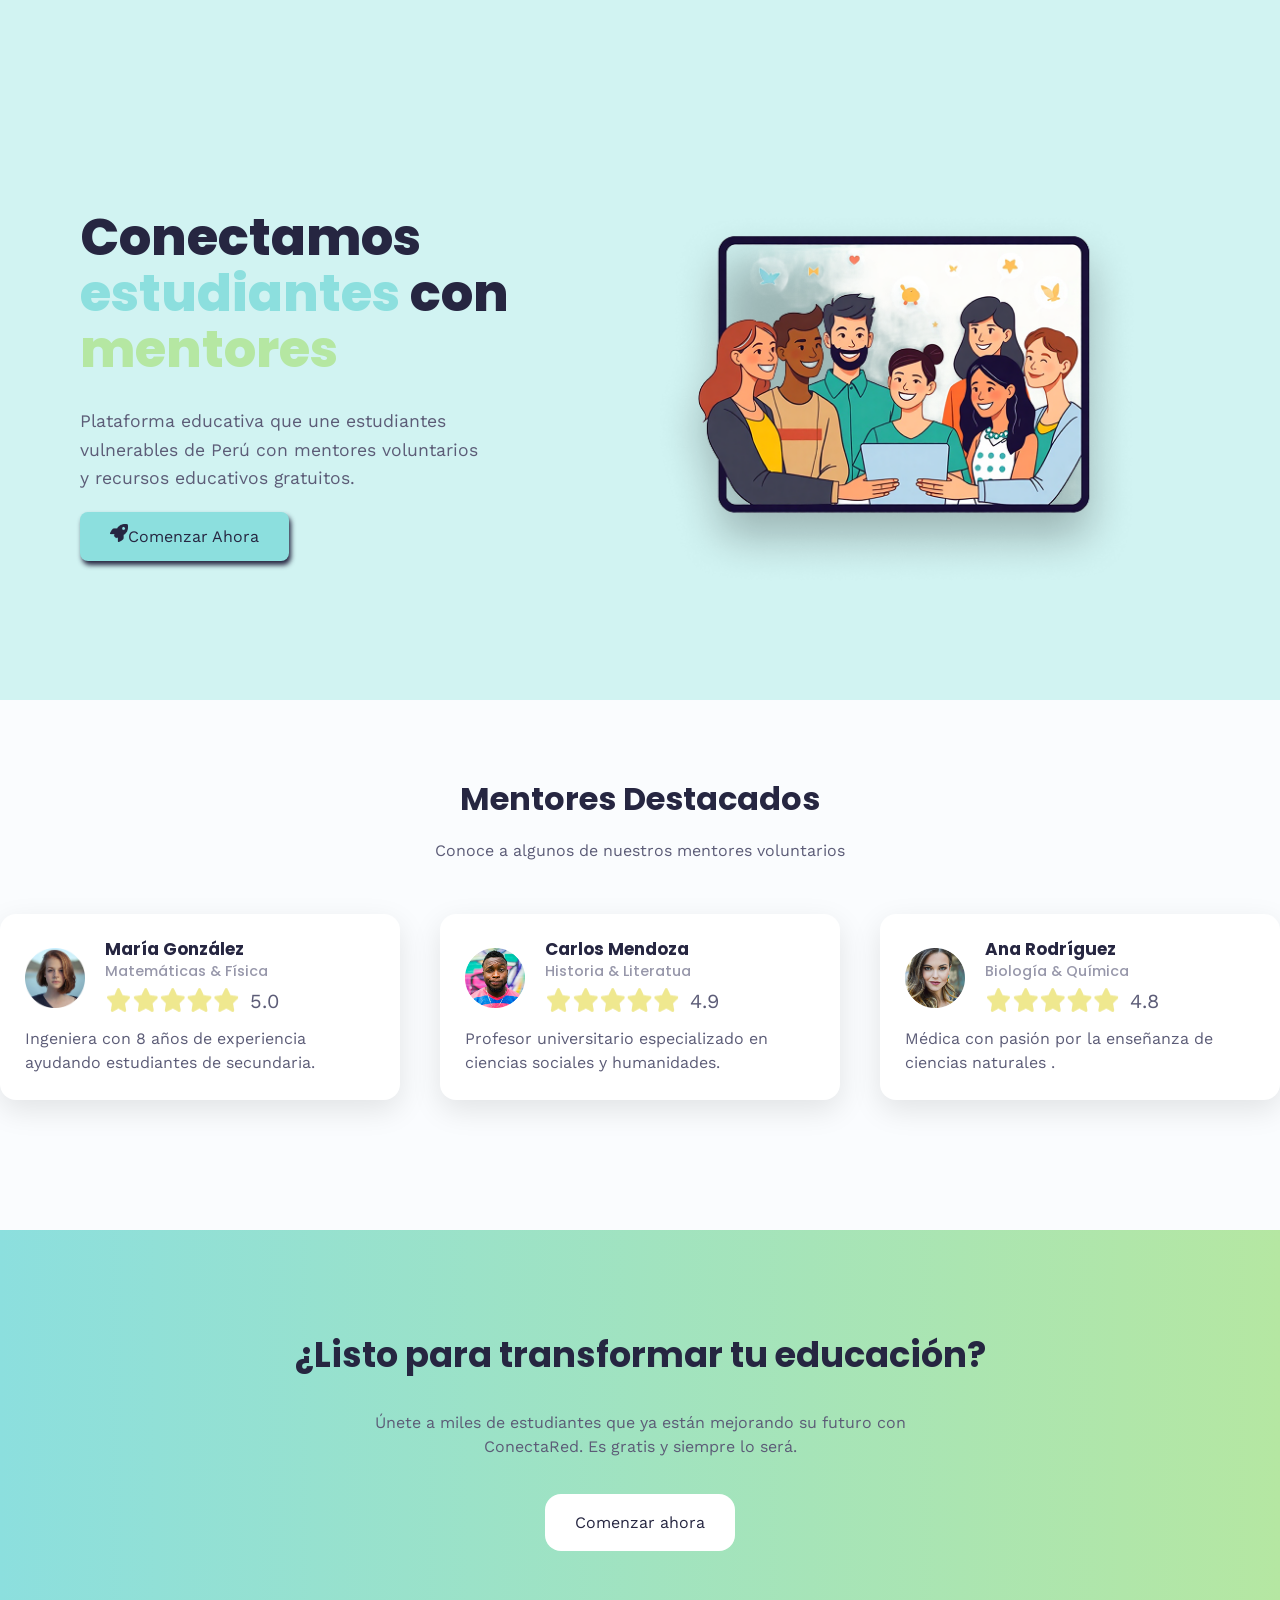
==== index.html @ 9d08c085 "Merge pull request #4 from JersonGerman/feature/landing-page Feature/landing page" ====
<!doctype html>
<html lang="es">
    <head>
        <meta charset="UTF-8" />
        <meta name="viewport" content="width=device-width, initial-scale=1.0" />
        <title>ConectaRed - Conectamos estudiantes con mentores</title>
        <link rel="stylesheet" href="css/style.css" />
    </head>
    <body>
        <header>
            <div id="header-landing-container"></div>
        </header>
        <main>
            <!-- Hero -->
            <section class="hero-section" id="seccion-hero">
                <div class="hero">
                    <div class="hero-content">
                        <h1 class="hero-title">
                            Conectamos <span class="txt-primary">estudiantes</span> con <span class="txt-secondary">mentores</span></h1>
                        <p class="hero-description">Plataforma educativa que une estudiantes
                        vulnerables de Perú con mentores voluntarios y recursos educativos gratuitos.
                        </p>
                        <button class="comenzar-btn">
                            <img src="images/cohete.png" alt="icono cohete" class="btn-icon">
                            Comenzar Ahora
                        </button>
                    </div>
                    
                    <img src="images/img-hero.png" class="hero-img"> 
                </div>
            </section>

            <!-- Mentores Destacados -->
            <section class="mentores-section">
                <div class="mentores" id="seccion-mentores">
                    <h1 class="mentores-title">Mentores Destacados</h1>
                    <p class="mentores-description">Conoce a algunos de nuestros mentores voluntarios</p>
                </div>
                <div class="perfiles-content">
                    <div class="perfil">
                        <div class="perfil-header">
                            <img src="images/perfil1.png" class="perfil-icon">
                            <div class="perfil-info">
                                <h3 class="perfil-title">María González</h3>
                                <h4 class="perfil-subtitle">Matemáticas & Física</h4>
                                <div class="rating-content">
                                    <img src="images/estrellas.png" alt="icono puntaje" class="rating-icon">
                                    <span class="txt-rating">5.0</span>
                                </div>
                            </div>
                        </div>
                        <p class="perfil-description">Ingeniera con 8 años de experiencia ayudando estudiantes de secundaria.</p>
                    </div>

                    <div class="perfil">
                        <div class="perfil-header">
                            <img src="images/perfil2.png" class="perfil-icon">
                            <div class="perfil-info">
                                <h3 class="perfil-title">Carlos Mendoza</h3>
                                <h4 class="perfil-subtitle">Historia & Literatua</h4>
                                <div class="rating-content">
                                    <img src="images/estrellas.png" alt="icono puntaje" class="rating-icon">
                                    <span class="txt-rating">4.9</span>
                                </div>
                            </div>
                        </div>
                        <p class="perfil-description">Profesor universitario especializado en ciencias sociales y humanidades.</p>
                    </div>

                    <div class="perfil">
                        <div class="perfil-header">
                            <img src="images/perfil3.png" class="perfil-icon">
                            <div class="perfil-info">
                                <h3 class="perfil-title">Ana Rodríguez</h3>
                                <h4 class="perfil-subtitle">Biología & Química</h4>
                                <div class="rating-content">
                                    <img src="images/estrellas.png" alt="icono puntaje" class="rating-icon">
                                    <span class="txt-rating">4.8</span>
                                </div>
                            </div>
                        </div>
                        <p class="perfil-description">Médica con pasión por la enseñanza de ciencias naturales  .</p>
                    </div>
                </div>
            </section>

            <!-- Recursos Educativos -->
            <section class="recursos-educativos-section" id="seccion-recursos-educativos">

            </section>

            <!-- Llamada Accion -->
            <section class="llamada-accion-section" id="seccion-llamada-accion">
                <div class="llamada-accion">
                    <h1 class="llamada-accion-title">¿Listo 
                    para transformar tu educación?</h1>
                    <p class="llamada-accion-description">Únete a miles de estudiantes que ya están mejorando
                    su futuro con ConectaRed. Es gratis y siempre lo será.
                    </p>
                    <button class="comenzar-mentores-btn">Comenzar ahora</button>
                </div>
            </section>
        </main>
        <footer>
            <div id="footer-container"></div>
        </footer>
    <script src="js/main.js"></script>
    </body>
</html>
---- css/style.css ----
@import "base.css";

html {
    scroll-behavior: smooth;
}
/* ==========================================================================
   Componente: Header Landing
   ========================================================================== */
.landing-header{
    display: flex;
    justify-content: space-between; 
    align-items: center;
    background-color: #ffffff; 
    padding-inline: var(
        --space-md
    ); 
    height: 70px; 
    box-shadow: var(--sombra);  
    border-bottom: 1px solid var(--color-accent); 

    /*para scroll menu*/
    position: fixed;
    top: 0;
    left: 0;
    width: 100%;
    z-index: 1000;
    transition: transform 0.3 ease;
}

.landing-header.scroll-down {
    transform: translateY(-100%);
}

.landing-header.scroll-up {
    transform: translateY(0);
}

.header-nav .nav-link.unete-btn {
    background-color: #8cdfde;
    display: flex;
    color: #262641;
    padding: 10px 30px;
    border-radius: 8px; 

}
.header-nav .nav-link.unete-btn:hover{
    background-color: #7ABFC0;
    color:#262641;
}

.header-brand {
    display: flex;
    align-items: center;
    gap: 10px;
    margin-left: 165px;
}

.header-brand .logo {
    height: 45px;
    width: auto;
    object-fit: contain;
}

/* ==========================================================================
   Componente: Header Principal
   ========================================================================== */

.main-header {
    display: flex;
    justify-content: space-between; /* Empuja la navegación a la izquierda y el usuario a la derecha */
    align-items: center; /* Centra los elementos verticalmente */
    background-color: #ffffff; /* Fondo blanco puro según el diseño */
    padding-inline: var(
        --space-md
    ); /* Espaciado interno izquierdo y derecho (2rem) */
    height: 70px; /* Altura fija estándar para barras de navegación */
    box-shadow: var(--sombra); /* Aplica la sombra suave de tu base.css */
    border-bottom: 1px solid var(--color-accent); /* Línea sutil de separación inferior */
}

/* Contenedor de los enlaces */
.header-nav {
    display: flex;
    align-items: center;
    gap: var(--space-md);

    margin-left: auto;
    margin-right: var(
        --space-xl
    ); /* Genera una separación amplia y fija antes de llegar al avatar */
}

.header-nav .logo {
    height: 45px; /* Define una altura fija adecuada para el header */
    width: auto; /* Mantiene la proporción de la imagen */
    object-fit: contain;
}

/* Enlaces individuales */
.nav-link {
    font-family: var(
        --font-family-heading
    ); /* Poppins para elementos de interfaz */
    font-size: 0.95rem;
    font-weight: 500;
    color: var(--color-text);
    padding-block: var(--space-1); /* Zona interactiva vertical */
}

/* Estado Hover (Pasar el mouse) */
.nav-link:hover {
    color: var(--rojo-oscuro); /* Cambio de color usando tus variables */
}

/* Estado Activo (Página actual) */
.nav-link.active {
    color: var(--rojo-oscuro);
    font-weight: 600;
}

/* Contenedor e Imagen del Avatar */
.header-user {
    display: flex;
    align-items: center;
}

.user-avatar {
    width: 40px;
    height: 40px;
    border-radius: 50%; /* Hace la imagen completamente circular */
    object-fit: cover; /* Evita que la foto se deforme si no es cuadrada */
    border: 2px solid var(--color-accent);
    cursor: pointer;
}

/* ==========================================================================
   Componente: Footer Principal
   ========================================================================== */

.main-footer {
    background-color: var(
        --color-dark
    ); /* El color oscuro #262641 de tu base.css */
    color: #ffffff; /* Texto blanco para contraste */
    padding-block: var(--space-6); /* Espaciado interno arriba y abajo (3rem) */
    padding-inline: var(--space-md); /* Espaciado interno a los lados (2rem) */
}

/* Contenedor que distribuye las 4 columnas */
.footer-container {
    display: flex;
    flex-wrap: wrap; /* Permite que baje de línea en pantallas chicas */
    justify-content: space-between; /* Separa las columnas equitativamente */
    gap: var(--space-md); /* Espacio mínimo de separación entre bloques */
    max-width: 1200px; /* Ancho máximo contenedor para pantallas grandes */
    margin: 0 auto; /* Centra todo el bloque en la pantalla */
}

/* Columna de la marca (ocupa un poco más de espacio) */
.footer-brand {
    flex: 1 1 300px; /* Crece, se achica y base de 300px */
}

.footer-logo {
    display: flex;
    align-items: center;
    gap: var(--space-1);
    margin-bottom: var(--space-2);
}

.footer-logo img {
    height: 32px; /* Ajuste del tamaño del logo */
}

.logo-text {
    font-family: var(--font-family-heading);
    font-weight: 700;
    font-size: 1.25rem;
}

.logo-highlight {
    color: var(--color-secondary); /* El verde claro de tu paleta */
}

.footer-description {
    color: var(
        --color-text-subtle
    ); /* Color grisáceo para textos secundarios */
    font-size: 0.9rem;
    max-width: 260px;
}

/* Columnas de listas de enlaces y redes */
.footer-links-group,
.footer-socials {
    flex: 1 1 160px; /* Base de 160px para alineación consistente */
}

.footer-title {
    color: #ffffff; /* Forzar títulos en blanco */
    font-size: 1rem;
    font-weight: 600;
    margin-bottom: var(--space-3); /* Separación con la lista */
}

.footer-list {
    list-style: none; /* Quita los puntitos negros de la lista */
}

.footer-list li {
    margin-bottom: var(--space-1); /* Separación vertical entre enlaces */
}

.footer-list a {
    color: var(--color-text-subtle);
    font-size: 0.9rem;
}

.footer-list a:hover {
    color: var(--color-primary); /* Iluminación celeste al pasar el mouse */
}

/* Contenedor de iconos de redes */
.social-icons {
    display: flex;
    gap: var(--space-2);
}

.social-icon {
    display: flex;
    align-items: center;
    justify-content: center;
    width: 36px;
    height: 36px;
    background-color: rgba(
        255,
        255,
        255,
        0.1
    ); /* Fondo blanco sutil transparente */
    border-radius: 50%;
    font-size: 0.8rem;
    font-weight: 600;
    color: #ffffff;
}

.social-icon:hover {
    background-color: var(--color-primary);
    color: var(--color-dark);
}


/* ==========================================================================
   Hero Landing
   ========================================================================== */
.hero-section {
    width: 100%;
    min-height: 550px;
    height: 700px;
    background-color: #d1f3f2;
    display: flex;
    justify-content: center;
    align-items: center;
}


.hero {
    text-align: left;
    display: flex;
    align-items: center;
    justify-content: space-between;
    max-width: 1200px;
    padding: 0px 40px;
    gap: 80px;
    margin-top: 70px;
}

.hero-title {
    color: #262641;
    font-size: 3.2rem;
    font-weight: 800;
    line-height: 1.1;
    max-width: 500px;
    margin-bottom: 30px;
}

.hero-title .txt-primary {
    color: #8cdfde;
}

.hero-title .txt-secondary {
    color: #b5e7a2;
}


.hero-description {
    color: #5c5c77;
    font-size: 1.1rem;
    max-width: 400px;
    margin: 0;
}

.hero-content {
    flex: 1;
    text-align: left;
}

.hero-img{
    width: 100%;
    max-width: 600px;
    height: auto;
    margin-top: 20px;
    display: flex;
    margin-inline: auto;
}

.comenzar-btn {
    background-color: #8cdfde;
    display: inline-flex;
    color: #262641;
    padding: 12px 30px;
    border-radius: 8px; 
    margin-top: 20px;
    box-shadow: 2px 4px 5px;
    cursor: pointer;
    border: none;
}

.comenzar-btn:hover{
    background-color: #7ABFC0;
    color:#262641;
}

.comenzar-btn .btn-icon {
    height: 18px;
    width: auto;
    object-fit: contain;
}


/* ==========================================================================
   Mentores
   ========================================================================== */
.mentores-section{
    width: 100%;
    min-height: 400px;  
    height: 450px;
}

.mentores-title{
    text-align: center;
    margin-top: 80px;
    font-size: 2rem;
    color: #262641;
}

.mentores-description{
    text-align: center;
    margin-top: 20px;
    margin-bottom: 50px;
    color: #5c5c77;
}

.perfiles-content{
    display: flex;
    justify-content: center;
    align-items: stretch;
    margin-top: 40px;
    display: flex;
    gap: 40px;
}

.perfil {
    background-color: #ffffff;
    border-radius: 16px;
    box-shadow: 0 10px 30px rgba(0, 0, 0, 0.1);
    padding: 25px;
    gap: 50px;
    width: 400px;
}

.perfil-info {
    display: flex;
    flex-direction: column;
    gap: 4px;
}

.perfil-title {
    color: #262641;
    font-size: 17px;
    margin: 0;
}

.perfil-header {
    display: flex;
    align-items: center;
    gap: 20px;
}

.perfil-subtitle {
    font-weight: 500;
    color: #9797aa;
    font-size: 0.9rem;
}

.perfil-description {
    color: #5c5c77;
    line-height: 1.5;
    margin-top: 10px;
    margin-bottom: 0;
}

.perfil-icon {
    height: 60px;
    width: auto;
    object-fit: contain;
}

.rating-content {
    display: flex;
    gap: 10px;
    justify-content: left;
}

.txt-rating {
    color: #5c5c77;
    font-size: 20px;
}

.txt-rating .rating-icon {
    height: 12px;
    width: auto;
    object-fit: contain;
}



/* ==========================================================================
   Recursos Educativos
   ========================================================================== */




/* ==========================================================================
   Llamada a la acción
   ========================================================================== */
.llamada-accion-section {
    background: linear-gradient(to right, #8cdfde 0%, #b5e7a2 100%);
    width: 100%;
    display: flex;
    height: 400px;
    justify-content: center;
    align-items: center;
}

.llamada-accion {
    text-align: center;
    width: 100%;
    padding-inline: 20px;
}

.llamada-accion-title {
    color: #262641;
    font-size: 2.2rem;
    margin-top: 35px;
    margin-bottom: 35px;
}

.llamada-accion-description {
    color: #5c5c77;
    font-size: 1rem;
    line-height: 1.5;
    margin-bottom: 35px;
    width: 600px;
    margin-inline: auto;
}

.comenzar-mentores-btn {
    background-color: #ffffff;
    display: inline-flex;
    color: #262641;
    padding: 16px 30px;
    border-radius: 16px; 
    border: none;
    cursor: pointer;
    margin-bottom: 10px;
}

.comenzar-mentores-btn:hover{
    background-color: #7d8181;
    color:#262641;
}
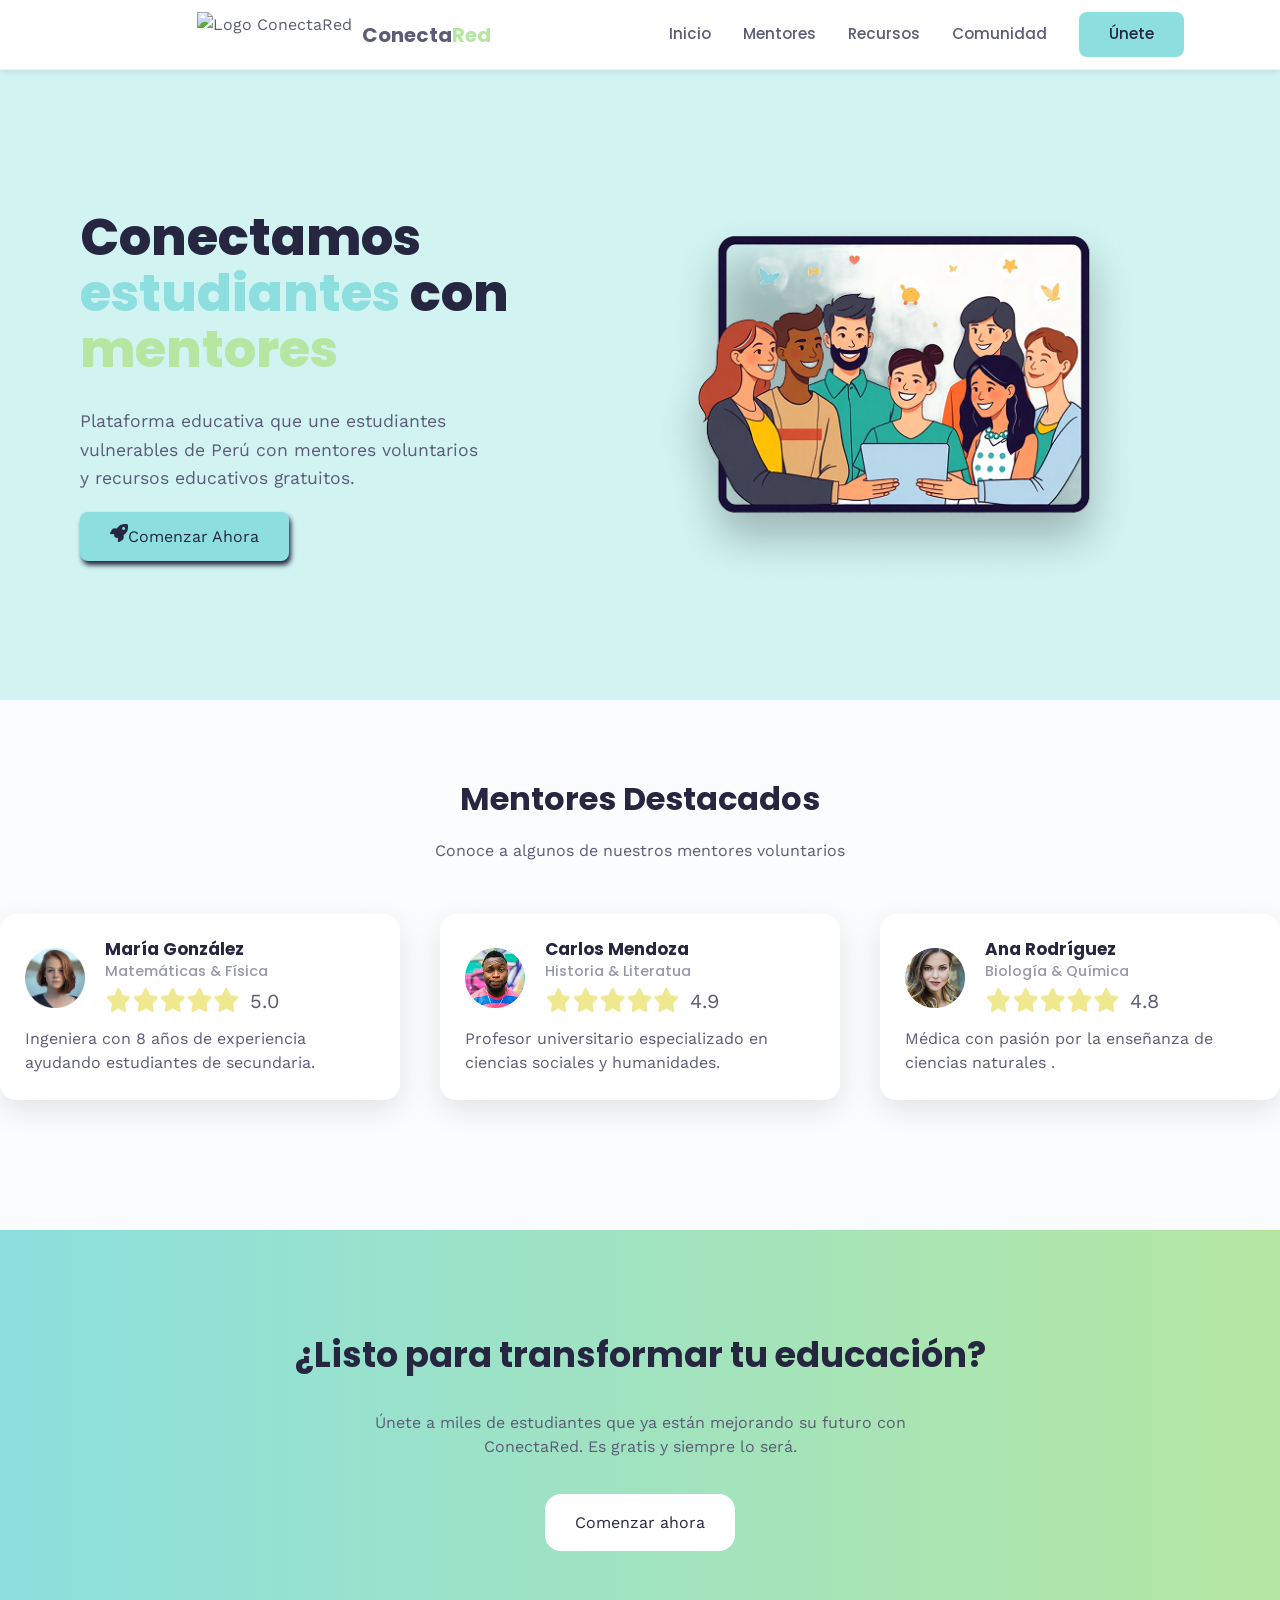
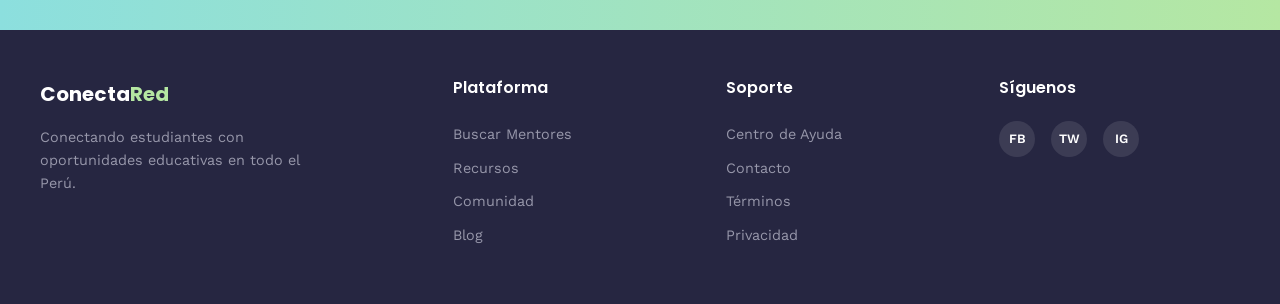
==== commit 1b0692c3: "fix/Solucinado: Error en visualizacion de interfaces landing y dashboard por archivos juntos" ====
--- a/index.html
+++ b/index.html
@@ -1,109 +1,126 @@
 <!doctype html>
 <html lang="es">
-    <head>
-        <meta charset="UTF-8" />
-        <meta name="viewport" content="width=device-width, initial-scale=1.0" />
-        <title>ConectaRed - Conectamos estudiantes con mentores</title>
-        <link rel="stylesheet" href="css/style.css" />
-    </head>
-    <body>
-        <header>
-            <div id="header-landing-container"></div>
-        </header>
-        <main>
-            <!-- Hero -->
-            <section class="hero-section" id="seccion-hero">
-                <div class="hero">
-                    <div class="hero-content">
-                        <h1 class="hero-title">
-                            Conectamos <span class="txt-primary">estudiantes</span> con <span class="txt-secondary">mentores</span></h1>
-                        <p class="hero-description">Plataforma educativa que une estudiantes
+
+<head>
+    <meta charset="UTF-8" />
+    <meta name="viewport" content="width=device-width, initial-scale=1.0" />
+    <title>ConectaRed - Conectamos estudiantes con mentores</title>
+    <link rel="stylesheet" href="css/style.css" />
+</head>
+
+<body>
+    <header class="landing-header">
+        <div class="header-brand">
+            <img src="images/logo-conectared.png" alt="Logo ConectaRed" class="logo" />
+            <span class="logo-text">Conecta<span class="logo-highlight">Red</span></span>
+        </div>
+
+        <nav class="header-nav">
+            <a href="#seccion-hero" class="nav-link">Inicio</a>
+            <a href="#seccion-mentores" class="nav-link">Mentores</a>
+            <a href="#seccion-recursos-educativos" class="nav-link">Recursos</a>
+            <a href="#seccion-llamada-accion" class="nav-link">Comunidad</a>
+            <a href="#" class="nav-link unete-btn">Únete</a>
+        </nav>
+    </header>
+    <main>
+        <!-- Hero -->
+        <section class="hero-section" id="seccion-hero">
+            <div class="hero">
+                <div class="hero-content">
+                    <h1 class="hero-title">
+                        Conectamos <span class="txt-primary">estudiantes</span> con <span
+                            class="txt-secondary">mentores</span></h1>
+                    <p class="hero-description">Plataforma educativa que une estudiantes
                         vulnerables de Perú con mentores voluntarios y recursos educativos gratuitos.
-                        </p>
-                        <button class="comenzar-btn">
-                            <img src="images/cohete.png" alt="icono cohete" class="btn-icon">
-                            Comenzar Ahora
-                        </button>
-                    </div>
-                    
-                    <img src="images/img-hero.png" class="hero-img"> 
+                    </p>
+                    <button class="comenzar-btn">
+                        <img src="images/cohete.png" alt="icono cohete" class="btn-icon">
+                        Comenzar Ahora
+                    </button>
                 </div>
-            </section>
 
-            <!-- Mentores Destacados -->
-            <section class="mentores-section">
-                <div class="mentores" id="seccion-mentores">
-                    <h1 class="mentores-title">Mentores Destacados</h1>
-                    <p class="mentores-description">Conoce a algunos de nuestros mentores voluntarios</p>
-                </div>
-                <div class="perfiles-content">
-                    <div class="perfil">
-                        <div class="perfil-header">
-                            <img src="images/perfil1.png" class="perfil-icon">
-                            <div class="perfil-info">
-                                <h3 class="perfil-title">María González</h3>
-                                <h4 class="perfil-subtitle">Matemáticas & Física</h4>
-                                <div class="rating-content">
-                                    <img src="images/estrellas.png" alt="icono puntaje" class="rating-icon">
-                                    <span class="txt-rating">5.0</span>
-                                </div>
+                <img src="images/img-hero.png" class="hero-img">
+            </div>
+        </section>
+
+        <!-- Mentores Destacados -->
+        <section class="mentores-section">
+            <div class="mentores" id="seccion-mentores">
+                <h1 class="mentores-title">Mentores Destacados</h1>
+                <p class="mentores-description">Conoce a algunos de nuestros mentores voluntarios</p>
+            </div>
+            <div class="perfiles-content">
+                <div class="perfil">
+                    <div class="perfil-header">
+                        <img src="images/perfil1.png" class="perfil-icon">
+                        <div class="perfil-info">
+                            <h3 class="perfil-title">María González</h3>
+                            <h4 class="perfil-subtitle">Matemáticas & Física</h4>
+                            <div class="rating-content">
+                                <img src="images/estrellas.png" alt="icono puntaje" class="rating-icon">
+                                <span class="txt-rating">5.0</span>
                             </div>
                         </div>
-                        <p class="perfil-description">Ingeniera con 8 años de experiencia ayudando estudiantes de secundaria.</p>
                     </div>
+                    <p class="perfil-description">Ingeniera con 8 años de experiencia ayudando estudiantes de
+                        secundaria.</p>
+                </div>
 
-                    <div class="perfil">
-                        <div class="perfil-header">
-                            <img src="images/perfil2.png" class="perfil-icon">
-                            <div class="perfil-info">
-                                <h3 class="perfil-title">Carlos Mendoza</h3>
-                                <h4 class="perfil-subtitle">Historia & Literatua</h4>
-                                <div class="rating-content">
-                                    <img src="images/estrellas.png" alt="icono puntaje" class="rating-icon">
-                                    <span class="txt-rating">4.9</span>
-                                </div>
+                <div class="perfil">
+                    <div class="perfil-header">
+                        <img src="images/perfil2.png" class="perfil-icon">
+                        <div class="perfil-info">
+                            <h3 class="perfil-title">Carlos Mendoza</h3>
+                            <h4 class="perfil-subtitle">Historia & Literatua</h4>
+                            <div class="rating-content">
+                                <img src="images/estrellas.png" alt="icono puntaje" class="rating-icon">
+                                <span class="txt-rating">4.9</span>
                             </div>
                         </div>
-                        <p class="perfil-description">Profesor universitario especializado en ciencias sociales y humanidades.</p>
                     </div>
+                    <p class="perfil-description">Profesor universitario especializado en ciencias sociales y
+                        humanidades.</p>
+                </div>
 
-                    <div class="perfil">
-                        <div class="perfil-header">
-                            <img src="images/perfil3.png" class="perfil-icon">
-                            <div class="perfil-info">
-                                <h3 class="perfil-title">Ana Rodríguez</h3>
-                                <h4 class="perfil-subtitle">Biología & Química</h4>
-                                <div class="rating-content">
-                                    <img src="images/estrellas.png" alt="icono puntaje" class="rating-icon">
-                                    <span class="txt-rating">4.8</span>
-                                </div>
+                <div class="perfil">
+                    <div class="perfil-header">
+                        <img src="images/perfil3.png" class="perfil-icon">
+                        <div class="perfil-info">
+                            <h3 class="perfil-title">Ana Rodríguez</h3>
+                            <h4 class="perfil-subtitle">Biología & Química</h4>
+                            <div class="rating-content">
+                                <img src="images/estrellas.png" alt="icono puntaje" class="rating-icon">
+                                <span class="txt-rating">4.8</span>
                             </div>
                         </div>
-                        <p class="perfil-description">Médica con pasión por la enseñanza de ciencias naturales  .</p>
                     </div>
+                    <p class="perfil-description">Médica con pasión por la enseñanza de ciencias naturales .</p>
                 </div>
-            </section>
+            </div>
+        </section>
 
-            <!-- Recursos Educativos -->
-            <section class="recursos-educativos-section" id="seccion-recursos-educativos">
+        <!-- Recursos Educativos -->
+        <section class="recursos-educativos-section" id="seccion-recursos-educativos">
 
-            </section>
+        </section>
 
-            <!-- Llamada Accion -->
-            <section class="llamada-accion-section" id="seccion-llamada-accion">
-                <div class="llamada-accion">
-                    <h1 class="llamada-accion-title">¿Listo 
+        <!-- Llamada Accion -->
+        <section class="llamada-accion-section" id="seccion-llamada-accion">
+            <div class="llamada-accion">
+                <h1 class="llamada-accion-title">¿Listo
                     para transformar tu educación?</h1>
-                    <p class="llamada-accion-description">Únete a miles de estudiantes que ya están mejorando
+                <p class="llamada-accion-description">Únete a miles de estudiantes que ya están mejorando
                     su futuro con ConectaRed. Es gratis y siempre lo será.
-                    </p>
-                    <button class="comenzar-mentores-btn">Comenzar ahora</button>
-                </div>
-            </section>
-        </main>
-        <footer>
-            <div id="footer-container"></div>
-        </footer>
+                </p>
+                <button class="comenzar-mentores-btn">Comenzar ahora</button>
+            </div>
+        </section>
+    </main>
+    <footer>
+        <div id="footer-container"></div>
+    </footer>
     <script src="js/main.js"></script>
-    </body>
-</html>
+</body>
+
+</html>
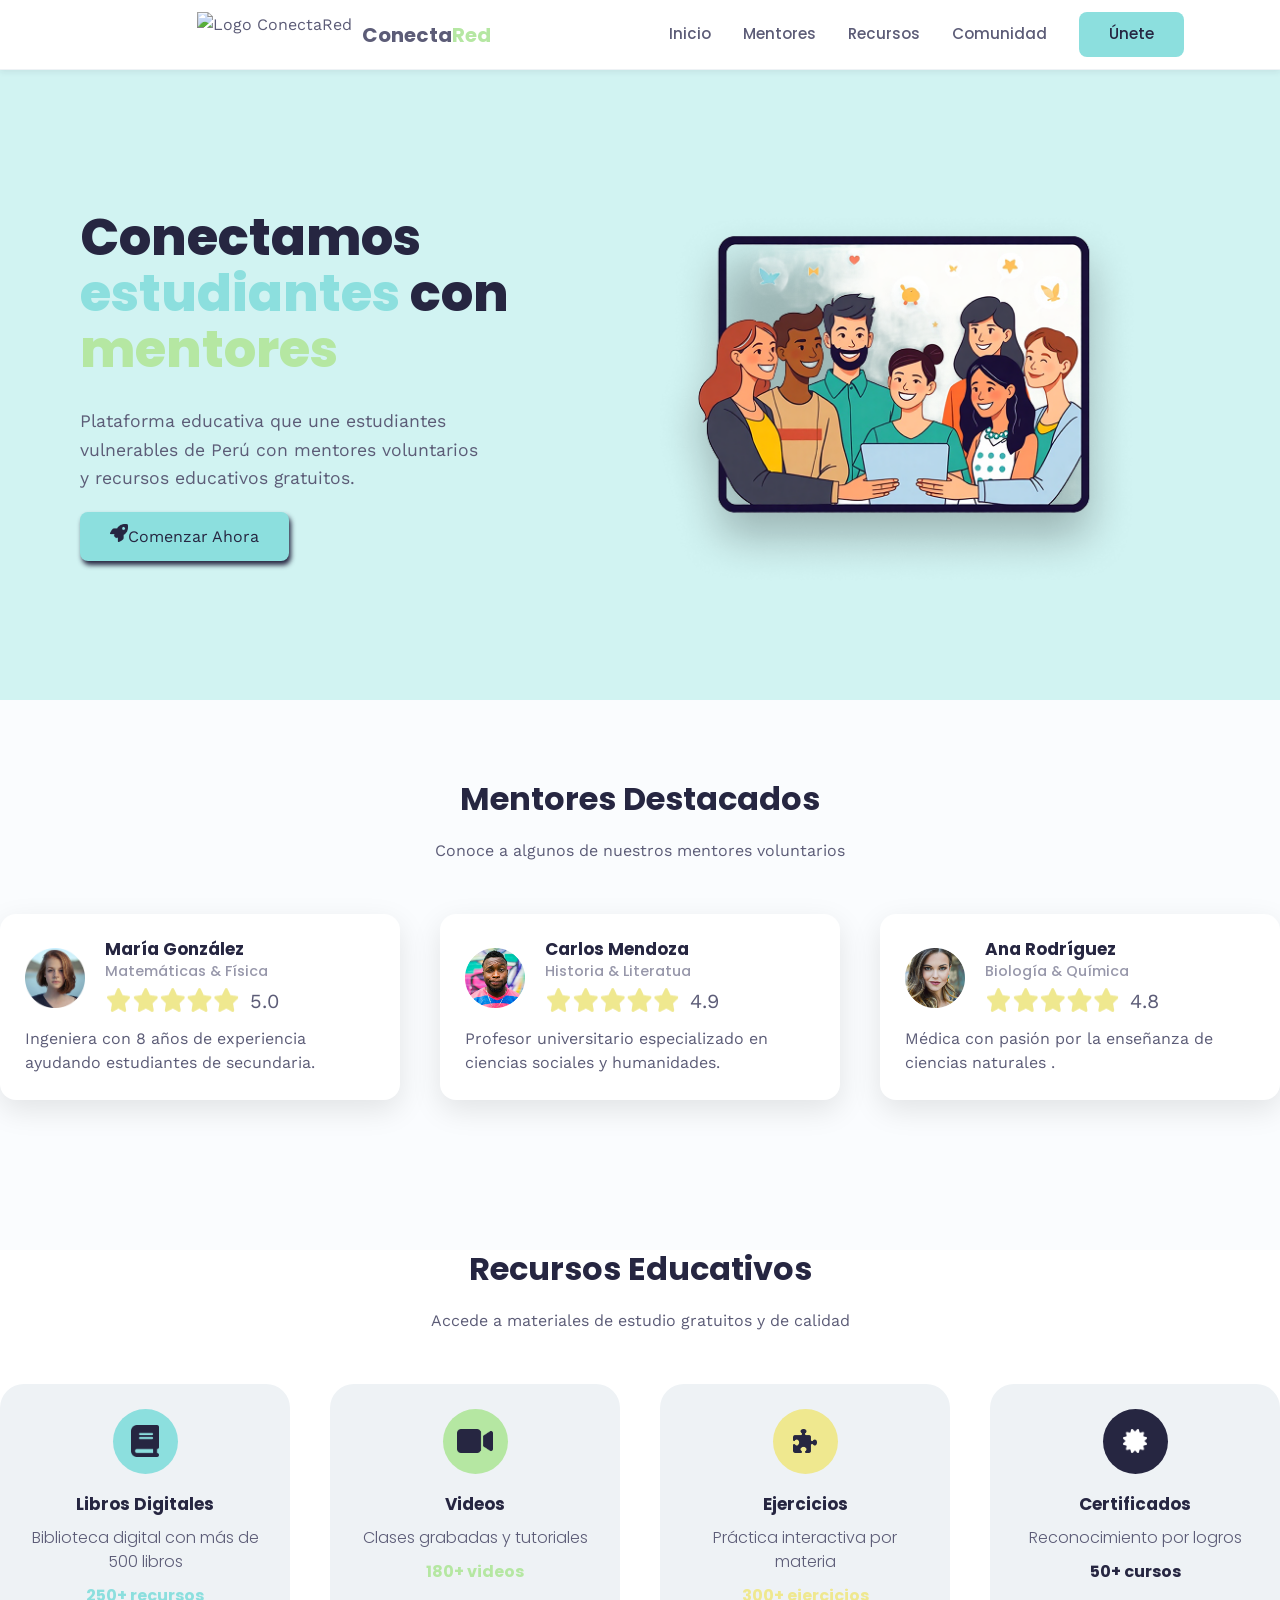
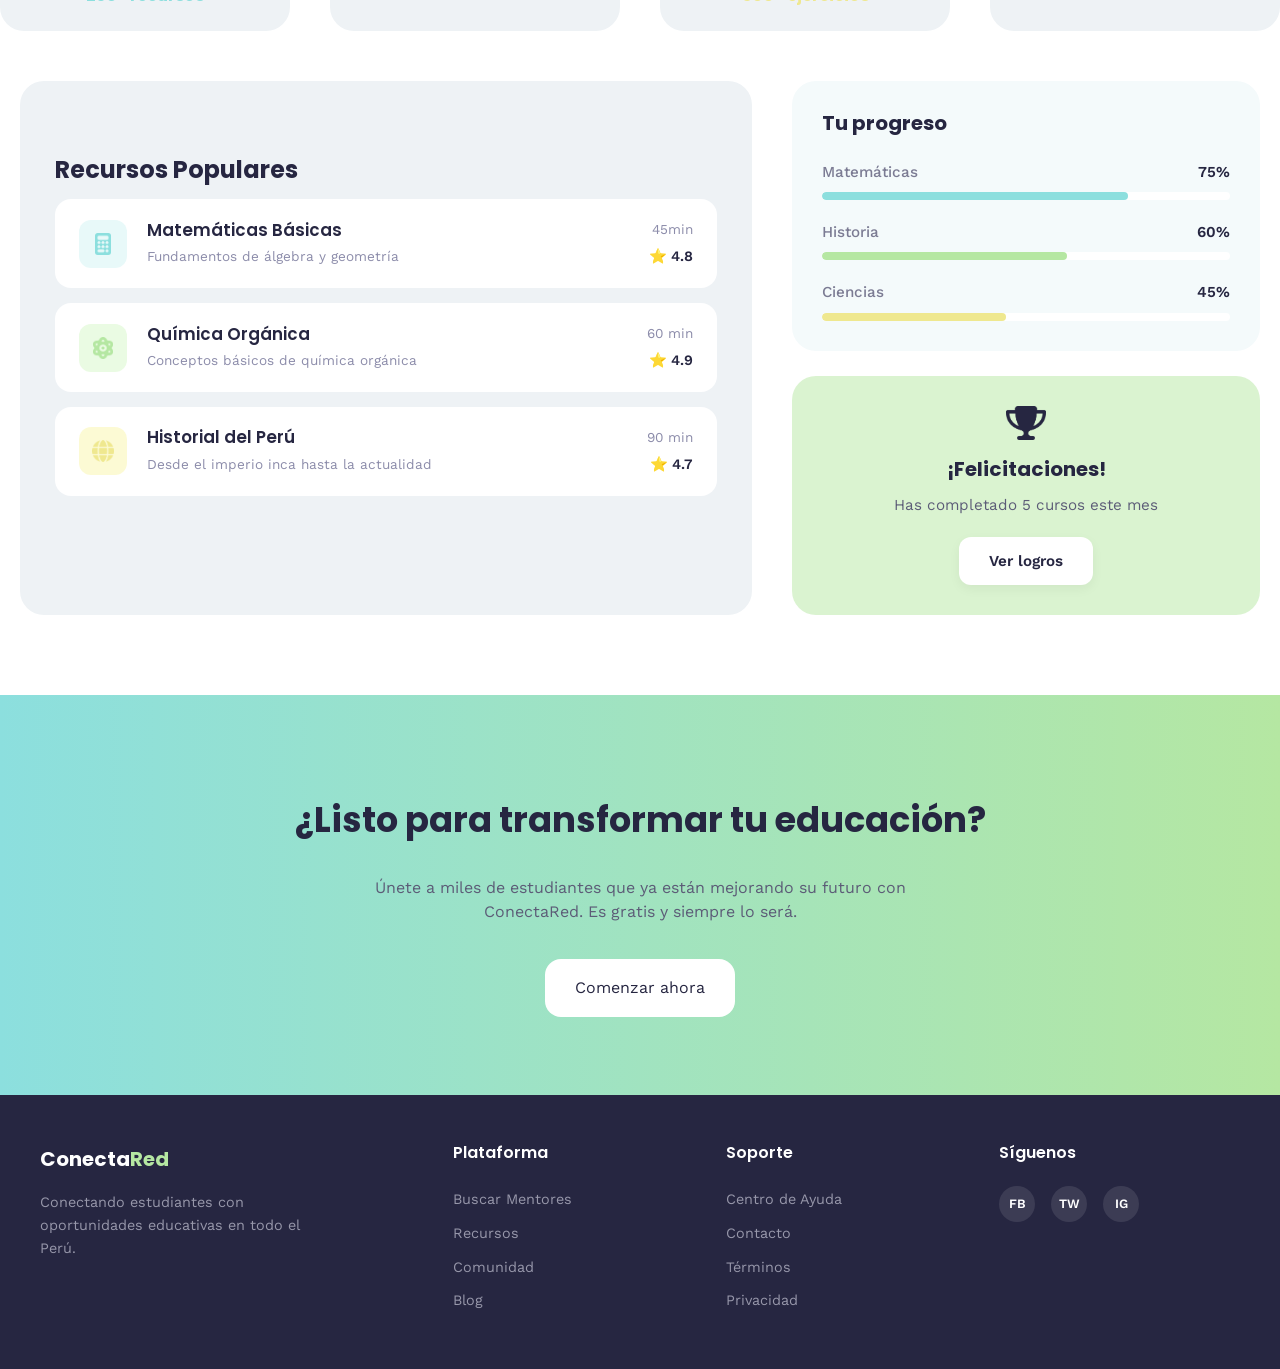
==== commit e39d7799: "landing done" ====
--- a/index.html
+++ b/index.html
@@ -102,7 +102,150 @@
 
         <!-- Recursos Educativos -->
         <section class="recursos-educativos-section" id="seccion-recursos-educativos">
-
+            <div class="recursos">
+                <h1 class="recursos-title">Recursos Educativos</h1>
+                <p class="recursos-description">Accede a materiales de estudio
+                    gratuitos y de calidad
+                </p>
+                <div class="recursos-content">
+                    <div class="card">
+                        <div class="card-info">
+                            <div class="icon-circle">
+                                <img src="images/libro.png" alt="libro recursos" class="card-icon">
+                            </div>
+                        <h3 class="card-title">Libros Digitales</h3>
+                        <h4 class="card-description">Biblioteca digital con más de 500 libros</h4>
+                        <h5 class="card-number">250+ recursos</h5>
+                        </div>
+                    </div>
+                    
+                    <div class="card">
+                        <div class="card-info">
+                            <div class="icon-circle" style="background-color: #b5e7a2">
+                                <img src="images/camara.png" alt="camara recursos" class="card-icon" style="height: 24px;">
+                            </div>
+                        <h3 class="card-title">Videos</h3>
+                        <h4 class="card-description">Clases grabadas y tutoriales</h4>
+                        <h5 class="card-number" style="color: #b5e7a2">180+ videos</h5>
+                        </div>
+                    </div>
+
+                    <div class="card">
+                        <div class="card-info">
+                            <div class="icon-circle" style="background-color: #efe88f">
+                                <img src="images/pieza.png" alt="pieza recursos" class="card-icon" style="height: 24px;">
+                            </div>
+                        <h3 class="card-title">Ejercicios</h3>
+                        <h4 class="card-description">Práctica interactiva por materia</h4>
+                        <h5 class="card-number" style="color: #efe88f">300+ ejercicios</h5>
+                        </div>
+                    </div>
+
+                    <div class="card">
+                        <div class="card-info">
+                            <div class="icon-circle" style="background-color: #262641">
+                                <img src="images/asterisco.png" alt="asterisco recursos" class="card-icon" style="height: 24px;">
+                            </div>
+                        <h3 class="card-title">Certificados</h3>
+                        <h4 class="card-description">Reconocimiento por logros</h4>
+                        <h5 class="card-number" style="color: #262641">50+ cursos</h5>
+                        </div>
+                    </div>
+                </div>
+                
+                <div class="dashboard-container">
+                    <div class="recursos-populares-box">
+                        <h3 class="recursos-populares-title">Recursos Populares</h3>
+                        
+                        <div class="card-popular">
+                            <div class="popular-icon-circle  bg-popular-mate">
+                                <img src="images/calculadora.png" alt="calculadora icono" class="popular-icon">
+                            </div>
+                            <div class="card-popular-info">
+                                <h4 class="popular-title">Matemáticas Básicas</h4>
+                                <p class="popular-description">Fundamentos de álgebra y geometría</p>
+                            </div>
+                            <div class="card-popular-stats">
+                                <span class="popular-time">45min</span>
+                                <span class="popular-rating">⭐ 4.8</span>
+                            </div>
+                        </div>
+
+                        <div class="card-popular">
+                            <div class="popular-icon-circle  bg-popular-quimica">
+                                <img src="images/atomo.png" alt="atomo icono" class="popular-icon">
+                            </div>
+                            <div class="card-popular-info">
+                                <h4 class="popular-title">Química Orgánica</h4>
+                                <p class="popular-description">Conceptos básicos de química orgánica</p>
+                            </div>
+                            <div class="card-popular-stats">
+                                <span class="popular-time">60 min</span>
+                                <span class="popular-rating">⭐ 4.9</span>
+                            </div>
+                        </div>
+
+                        <div class="card-popular">
+                            <div class="popular-icon-circle  bg-popular-historia">
+                                <img src="images/mundo.png" alt="calculadora icono" class="popular-icon">
+                            </div>
+                            <div class="card-popular-info">
+                                <h4 class="popular-title">Historial del Perú</h4>
+                                <p class="popular-description">Desde el imperio inca hasta la actualidad</p>
+                            </div>
+                            <div class="card-popular-stats">
+                                <span class="popular-time">90 min</span>
+                                <span class="popular-rating">⭐ 4.7</span>
+                            </div>
+                        </div>
+                    </div>
+
+                    <div class="stats-box">
+                        <div class="progreso-container">
+                            <h3 class="progreso-title">Tu progreso</h3>
+                            <div class="progreso-item">
+                                <div class="progreso-info">
+                                    <span class="materia-name">Matemáticas</span>
+                                    <span class="materia-porcentaje">75%</span>
+                                </div>
+                                <div class="barra-riel">
+                                    <div class="barra-relleno bg-progreso-mate" style="width: 75%;"></div>
+                                </div>
+                            </div>
+
+                            <div class="progreso-item">
+                                <div class="progreso-info">
+                                    <span class="materia-name">Historia</span>
+                                    <span class="materia-porcentaje">60%</span>
+                                </div>
+                                <div class="barra-riel">
+                                    <div class="barra-relleno bg-progreso-historia" style="width: 60%;"></div>
+                                </div>
+                            </div>
+
+                            <div class="progreso-item">
+                                <div class="progreso-info">
+                                    <span class="materia-name">Ciencias</span>
+                                    <span class="materia-porcentaje">45%</span>
+                                </div>
+                                <div class="barra-riel">
+                                    <div class="barra-relleno bg-progreso-ciencias" style="width: 45%;"></div>
+                                </div>
+                            </div>
+                        </div>
+
+                        <div class="felicitaciones-card">
+                            <div class="trofeo-icon">
+                                <img src="images/copa.png" alt="trofeo-icon" class="popular-icon" style="height: 35px; width: auto;">
+                            </div>
+                            <h4 class="felicitaciones-title">¡Felicitaciones!</h4>
+                            <p class="felicitaciones-text">Has completado 5 cursos este mes</p>
+                            <button class="ver-logros-btn">Ver logros</button>
+                        </div>
+                    </div>
+                </div>
+
+            </div>
         </section>
 
         <!-- Llamada Accion -->
--- a/css/style.css
+++ b/css/style.css
@@ -438,9 +438,323 @@
 /* ==========================================================================
    Recursos Educativos
    ========================================================================== */
-
-
-
+.recursos-educativos-section {
+    background-color: #ffffff;
+    width: 100%;
+    padding-bottom: 80px;
+}
+
+.recursos-title {
+    text-align: center;
+    margin-top: 20px;
+    font-size: 2rem;
+    color:#262641;
+}
+
+.recursos-description{
+    text-align: center;
+    margin-top: 20px;
+    margin-bottom: 50px;
+    color:#5c5c77;
+}
+
+.recursos-content {
+    display: flex;
+    justify-content: center;
+    align-items: stretch;
+    margin-top: 40px;
+    gap:40px
+}
+
+.card {
+    background-color: #eef2f5;
+    border-radius: 24px;
+    align-items: center;
+    /*box-shadow: 0 10px 30px rgba(0, 0, 0, 0.1);*/
+    padding: 25px;
+    gap: 50px;
+    width: 320px;
+    text-align: center;
+}
+
+.card-info {
+    display: center;
+    flex-direction: column;
+    gap: 4px;
+}
+
+.card-title {
+    color:#262641;
+    font-size: 17px;
+    margin-top: 10px;
+}
+
+.card-description {
+    color: #5c5c77;
+    line-height: 1.5;
+    margin-top: 12px;
+    margin-bottom: 0;
+    font-weight: 300;
+}
+
+.card-number {
+    color: #8CDFDE;
+    font-size: 16px;
+    margin-top: 12px;
+
+}
+
+.icon-circle {
+    background-color: #8cdfde;
+    width: 65px;          
+    height: 65px;        
+    border-radius: 50%;   
+    
+    display: flex;
+    justify-content: center;
+    align-items: center;
+    
+    margin-inline: auto;  
+    margin-bottom: 20px;
+}
+
+.card-icon {
+    height: 32px;   
+    object-fit: contain;
+}
+
+.dashboard-container{
+    display: flex;
+    background-color: #ffffff;
+    gap: 40px;
+    max-width: 1300px;
+    margin: 50px auto 0 auto;
+    padding-inline: 20px;
+}
+
+.recursos-populares-box {
+    display: flex;
+    background-color: #eef2f5;
+    border-radius: 24px;
+    padding: 35px;
+    width: 750px;
+    flex-direction: column;
+}
+
+.recursos-populares-title{
+    color:#262641;
+    font-size: 24px;
+    margin-top: 40px;
+    text-align: left;
+}
+
+.card-popular {
+    background-color: #ffffff;
+    border-radius: 16px;
+    padding: 20px 24px;
+    margin-top: 15px;      
+
+    
+    display: flex;
+    align-items: center;
+    gap: 20px;            
+    text-align: left;
+}
+
+
+.popular-icon-circle {
+    width: 48px;
+    height: 48px;
+    border-radius: 12px;  
+    background-color: #eaf9f9; 
+    display: flex;
+    justify-content: center;
+    align-items: center;
+    flex-shrink: 0;        
+    background-color: rgba(140, 223, 222, 0.2);
+}
+
+.popular-icon {
+    height: 22px;
+    width: auto;
+    object-fit: contain;
+}
+
+.card-popular-info {
+    flex-grow: 1;
+    display: flex;
+    flex-direction: column;
+    gap: 6px;
+}
+
+.popular-title {
+    color: #262641;
+    font-size: 1.05rem;
+    font-weight: 600;
+    margin: 0;    
+}
+
+.popular-description {
+    color: #8c8caa;
+    font-size: 0.85rem;
+    margin: 0;
+}
+.card-popular-stats {
+    display: flex;
+    flex-direction: column;
+    align-items: flex-end; 
+    gap: 4px;
+    flex-shrink: 0;
+}
+
+.popular-time {
+    color: #8c8caa;
+    font-size: 0.85rem;
+}
+
+.popular-rating {
+    color: #262641;
+    font-size: 0.9rem;
+    font-weight: 600;
+}
+
+.bg-popular-mate {
+    background-color: rgba(140, 223, 222, 0.2); 
+}
+
+.bg-popular-quimica {
+    background-color: rgba(151, 236, 117, 0.2);
+}
+
+.bg-popular-historia {
+    background-color: rgba(243, 231, 75, 0.237); 
+}
+
+.stats-box {
+    display: flex;
+    flex-direction: column;
+    gap: 25px; 
+    width: 480px;
+}
+
+.progreso-container {
+    background-color: #f4fafb; 
+    border-radius: 24px;
+    padding: 30px;
+}
+
+.progreso-title {
+    color: #262641;
+    font-size: 1.25rem;
+    font-weight: 700;
+    margin-top: 0;
+    margin-bottom: 25px;
+    text-align: left;
+}
+
+.progreso-item {
+    margin-bottom: 20px;
+}
+
+.progreso-item:last-child {
+    margin-bottom: 0; 
+}
+
+.progreso-info {
+    display: flex;
+    justify-content: space-between; 
+    margin-bottom: 8px;
+}
+
+.materia-name {
+    color: #7b7b93;
+    font-size: 0.95rem;
+    font-weight: 500;
+}
+
+.materia-porcentaje {
+    color: #262641;
+    font-size: 0.95rem;
+    font-weight: 600;
+}
+
+
+.barra-riel {
+    width: 100%;
+    height: 8px;
+    background-color: #ffffff; 
+    border-radius: 10px;
+    overflow: hidden; 
+}
+
+
+.barra-relleno {
+    height: 100%;
+    border-radius: 10px;
+}
+
+
+.bg-progreso-mate {
+    background-color: #8cdfde; 
+}
+
+.bg-progreso-historia {
+    background-color: #b5e7a2;
+}
+
+.bg-progreso-ciencias {
+    background-color: #efe88f; /
+}
+
+
+
+.felicitaciones-card {
+    background-color: #b5e7a280; 
+    border-radius: 24px;
+    padding: 30px;
+    text-align: center;
+    display: flex;
+    flex-direction: column;
+    align-items: center;
+    gap: 12px;
+}
+
+.trofeo-icon {
+    width: 40px;
+    color: #262641;
+    margin-bottom: 4px;
+}
+
+.felicitaciones-title {
+    color: #262641;
+    font-size: 1.25rem;
+    font-weight: 700;
+    margin: 0;
+}
+
+.felicitaciones-text {
+    color: #5c5c77;
+    font-size: 0.95rem;
+    margin: 0;
+    margin-bottom: 8px;
+}
+
+.ver-logros-btn {
+    background-color: #ffffff;
+    color: #262641;
+    border: none;
+    border-radius: 12px;
+    padding: 12px 30px;
+    font-size: 0.95rem;
+    font-weight: 600;
+    cursor: pointer;
+    box-shadow: 0 4px 12px rgba(0, 0, 0, 0.05);
+    transition: transform 0.2s ease;
+}
+
+.ver-logros-btn:hover {
+    transform: scale(1.03); 
+}
 
 /* ==========================================================================
    Llamada a la acción
@@ -491,3 +805,5 @@
     background-color: #7d8181;
     color:#262641;
 }
+
+
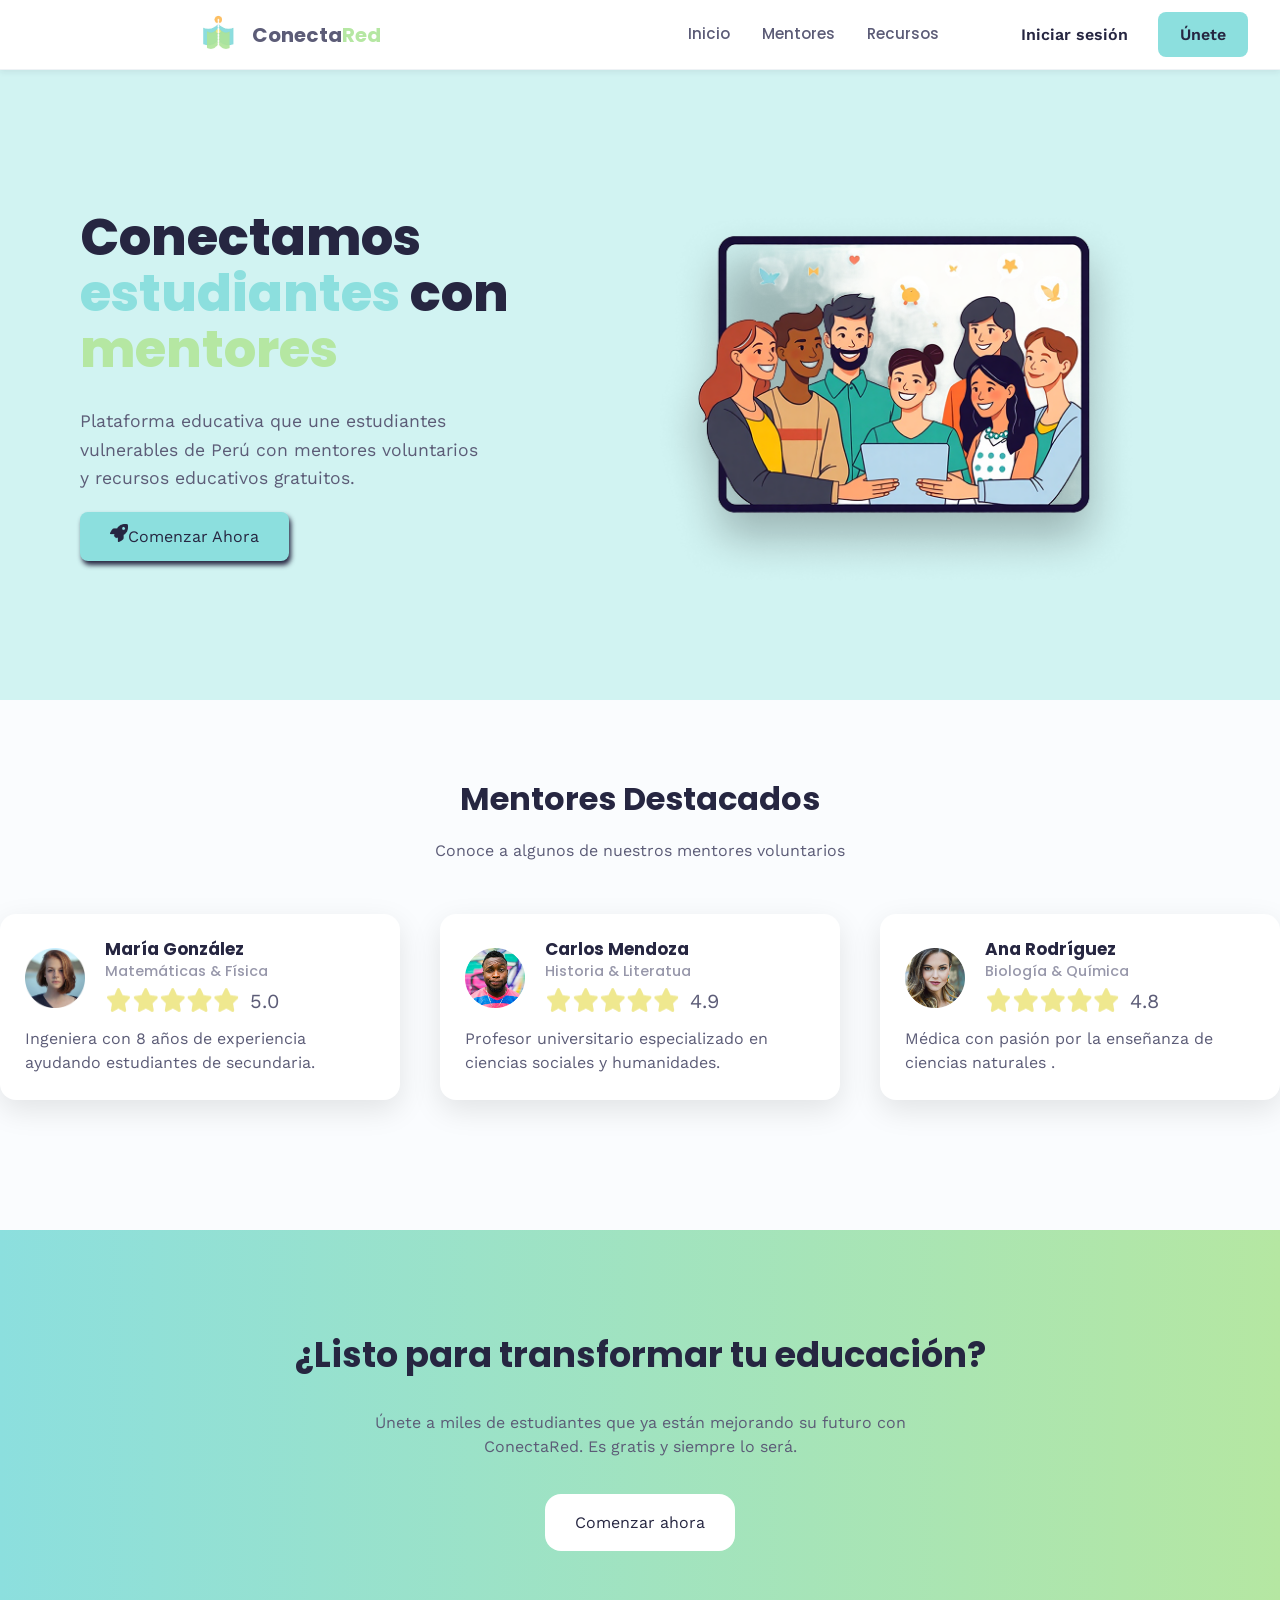
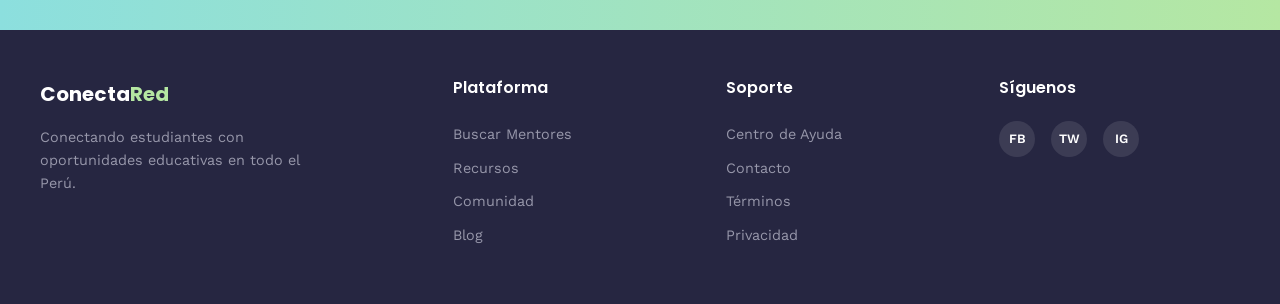
==== commit 0bd05706: "Initial commit Created from https://vercel.com/new" ====
--- a/index.html
+++ b/index.html
@@ -9,20 +9,9 @@
 </head>
 
 <body>
-    <header class="landing-header">
-        <div class="header-brand">
-            <img src="images/logo-conectared.png" alt="Logo ConectaRed" class="logo" />
-            <span class="logo-text">Conecta<span class="logo-highlight">Red</span></span>
-        </div>
+    
+    <div id="header-landing-container"></div>
 
-        <nav class="header-nav">
-            <a href="#seccion-hero" class="nav-link">Inicio</a>
-            <a href="#seccion-mentores" class="nav-link">Mentores</a>
-            <a href="#seccion-recursos-educativos" class="nav-link">Recursos</a>
-            <a href="#seccion-llamada-accion" class="nav-link">Comunidad</a>
-            <a href="#" class="nav-link unete-btn">Únete</a>
-        </nav>
-    </header>
     <main>
         <!-- Hero -->
         <section class="hero-section" id="seccion-hero">
@@ -102,150 +91,7 @@
 
         <!-- Recursos Educativos -->
         <section class="recursos-educativos-section" id="seccion-recursos-educativos">
-            <div class="recursos">
-                <h1 class="recursos-title">Recursos Educativos</h1>
-                <p class="recursos-description">Accede a materiales de estudio
-                    gratuitos y de calidad
-                </p>
-                <div class="recursos-content">
-                    <div class="card">
-                        <div class="card-info">
-                            <div class="icon-circle">
-                                <img src="images/libro.png" alt="libro recursos" class="card-icon">
-                            </div>
-                        <h3 class="card-title">Libros Digitales</h3>
-                        <h4 class="card-description">Biblioteca digital con más de 500 libros</h4>
-                        <h5 class="card-number">250+ recursos</h5>
-                        </div>
-                    </div>
-                    
-                    <div class="card">
-                        <div class="card-info">
-                            <div class="icon-circle" style="background-color: #b5e7a2">
-                                <img src="images/camara.png" alt="camara recursos" class="card-icon" style="height: 24px;">
-                            </div>
-                        <h3 class="card-title">Videos</h3>
-                        <h4 class="card-description">Clases grabadas y tutoriales</h4>
-                        <h5 class="card-number" style="color: #b5e7a2">180+ videos</h5>
-                        </div>
-                    </div>
 
-                    <div class="card">
-                        <div class="card-info">
-                            <div class="icon-circle" style="background-color: #efe88f">
-                                <img src="images/pieza.png" alt="pieza recursos" class="card-icon" style="height: 24px;">
-                            </div>
-                        <h3 class="card-title">Ejercicios</h3>
-                        <h4 class="card-description">Práctica interactiva por materia</h4>
-                        <h5 class="card-number" style="color: #efe88f">300+ ejercicios</h5>
-                        </div>
-                    </div>
-
-                    <div class="card">
-                        <div class="card-info">
-                            <div class="icon-circle" style="background-color: #262641">
-                                <img src="images/asterisco.png" alt="asterisco recursos" class="card-icon" style="height: 24px;">
-                            </div>
-                        <h3 class="card-title">Certificados</h3>
-                        <h4 class="card-description">Reconocimiento por logros</h4>
-                        <h5 class="card-number" style="color: #262641">50+ cursos</h5>
-                        </div>
-                    </div>
-                </div>
-                
-                <div class="dashboard-container">
-                    <div class="recursos-populares-box">
-                        <h3 class="recursos-populares-title">Recursos Populares</h3>
-                        
-                        <div class="card-popular">
-                            <div class="popular-icon-circle  bg-popular-mate">
-                                <img src="images/calculadora.png" alt="calculadora icono" class="popular-icon">
-                            </div>
-                            <div class="card-popular-info">
-                                <h4 class="popular-title">Matemáticas Básicas</h4>
-                                <p class="popular-description">Fundamentos de álgebra y geometría</p>
-                            </div>
-                            <div class="card-popular-stats">
-                                <span class="popular-time">45min</span>
-                                <span class="popular-rating">⭐ 4.8</span>
-                            </div>
-                        </div>
-
-                        <div class="card-popular">
-                            <div class="popular-icon-circle  bg-popular-quimica">
-                                <img src="images/atomo.png" alt="atomo icono" class="popular-icon">
-                            </div>
-                            <div class="card-popular-info">
-                                <h4 class="popular-title">Química Orgánica</h4>
-                                <p class="popular-description">Conceptos básicos de química orgánica</p>
-                            </div>
-                            <div class="card-popular-stats">
-                                <span class="popular-time">60 min</span>
-                                <span class="popular-rating">⭐ 4.9</span>
-                            </div>
-                        </div>
-
-                        <div class="card-popular">
-                            <div class="popular-icon-circle  bg-popular-historia">
-                                <img src="images/mundo.png" alt="calculadora icono" class="popular-icon">
-                            </div>
-                            <div class="card-popular-info">
-                                <h4 class="popular-title">Historial del Perú</h4>
-                                <p class="popular-description">Desde el imperio inca hasta la actualidad</p>
-                            </div>
-                            <div class="card-popular-stats">
-                                <span class="popular-time">90 min</span>
-                                <span class="popular-rating">⭐ 4.7</span>
-                            </div>
-                        </div>
-                    </div>
-
-                    <div class="stats-box">
-                        <div class="progreso-container">
-                            <h3 class="progreso-title">Tu progreso</h3>
-                            <div class="progreso-item">
-                                <div class="progreso-info">
-                                    <span class="materia-name">Matemáticas</span>
-                                    <span class="materia-porcentaje">75%</span>
-                                </div>
-                                <div class="barra-riel">
-                                    <div class="barra-relleno bg-progreso-mate" style="width: 75%;"></div>
-                                </div>
-                            </div>
-
-                            <div class="progreso-item">
-                                <div class="progreso-info">
-                                    <span class="materia-name">Historia</span>
-                                    <span class="materia-porcentaje">60%</span>
-                                </div>
-                                <div class="barra-riel">
-                                    <div class="barra-relleno bg-progreso-historia" style="width: 60%;"></div>
-                                </div>
-                            </div>
-
-                            <div class="progreso-item">
-                                <div class="progreso-info">
-                                    <span class="materia-name">Ciencias</span>
-                                    <span class="materia-porcentaje">45%</span>
-                                </div>
-                                <div class="barra-riel">
-                                    <div class="barra-relleno bg-progreso-ciencias" style="width: 45%;"></div>
-                                </div>
-                            </div>
-                        </div>
-
-                        <div class="felicitaciones-card">
-                            <div class="trofeo-icon">
-                                <img src="images/copa.png" alt="trofeo-icon" class="popular-icon" style="height: 35px; width: auto;">
-                            </div>
-                            <h4 class="felicitaciones-title">¡Felicitaciones!</h4>
-                            <p class="felicitaciones-text">Has completado 5 cursos este mes</p>
-                            <button class="ver-logros-btn">Ver logros</button>
-                        </div>
-                    </div>
-                </div>
-
-            </div>
         </section>
 
         <!-- Llamada Accion -->
--- a/css/style.css
+++ b/css/style.css
@@ -59,6 +59,39 @@
     height: 45px;
     width: auto;
     object-fit: contain;
+}
+/* BOTONES LANDING */
+
+.header-actions {
+    display: flex;
+    align-items: center;
+    gap: 12px;
+}
+
+.btn-login {
+    color: #262641;
+    font-weight: 600;
+    padding: 10px 18px;
+    border-radius: 8px;
+    transition: 0.3s;
+}
+
+.btn-login:hover {
+    background-color: #f3f3f3;
+}
+
+.btn-unete {
+    background-color: #8cdfde;
+    color: #262641;
+    font-weight: 600;
+    padding: 10px 22px;
+    border-radius: 8px;
+    transition: 0.3s;
+}
+
+.btn-unete:hover {
+    background-color: #7ABFC0;
+    color: #262641;
 }
 
 /* ==========================================================================
@@ -438,323 +471,9 @@
 /* ==========================================================================
    Recursos Educativos
    ========================================================================== */
-.recursos-educativos-section {
-    background-color: #ffffff;
-    width: 100%;
-    padding-bottom: 80px;
-}
-
-.recursos-title {
-    text-align: center;
-    margin-top: 20px;
-    font-size: 2rem;
-    color:#262641;
-}
-
-.recursos-description{
-    text-align: center;
-    margin-top: 20px;
-    margin-bottom: 50px;
-    color:#5c5c77;
-}
-
-.recursos-content {
-    display: flex;
-    justify-content: center;
-    align-items: stretch;
-    margin-top: 40px;
-    gap:40px
-}
-
-.card {
-    background-color: #eef2f5;
-    border-radius: 24px;
-    align-items: center;
-    /*box-shadow: 0 10px 30px rgba(0, 0, 0, 0.1);*/
-    padding: 25px;
-    gap: 50px;
-    width: 320px;
-    text-align: center;
-}
-
-.card-info {
-    display: center;
-    flex-direction: column;
-    gap: 4px;
-}
-
-.card-title {
-    color:#262641;
-    font-size: 17px;
-    margin-top: 10px;
-}
-
-.card-description {
-    color: #5c5c77;
-    line-height: 1.5;
-    margin-top: 12px;
-    margin-bottom: 0;
-    font-weight: 300;
-}
-
-.card-number {
-    color: #8CDFDE;
-    font-size: 16px;
-    margin-top: 12px;
-
-}
-
-.icon-circle {
-    background-color: #8cdfde;
-    width: 65px;          
-    height: 65px;        
-    border-radius: 50%;   
-    
-    display: flex;
-    justify-content: center;
-    align-items: center;
-    
-    margin-inline: auto;  
-    margin-bottom: 20px;
-}
-
-.card-icon {
-    height: 32px;   
-    object-fit: contain;
-}
-
-.dashboard-container{
-    display: flex;
-    background-color: #ffffff;
-    gap: 40px;
-    max-width: 1300px;
-    margin: 50px auto 0 auto;
-    padding-inline: 20px;
-}
-
-.recursos-populares-box {
-    display: flex;
-    background-color: #eef2f5;
-    border-radius: 24px;
-    padding: 35px;
-    width: 750px;
-    flex-direction: column;
-}
-
-.recursos-populares-title{
-    color:#262641;
-    font-size: 24px;
-    margin-top: 40px;
-    text-align: left;
-}
-
-.card-popular {
-    background-color: #ffffff;
-    border-radius: 16px;
-    padding: 20px 24px;
-    margin-top: 15px;      
-
-    
-    display: flex;
-    align-items: center;
-    gap: 20px;            
-    text-align: left;
-}
-
-
-.popular-icon-circle {
-    width: 48px;
-    height: 48px;
-    border-radius: 12px;  
-    background-color: #eaf9f9; 
-    display: flex;
-    justify-content: center;
-    align-items: center;
-    flex-shrink: 0;        
-    background-color: rgba(140, 223, 222, 0.2);
-}
-
-.popular-icon {
-    height: 22px;
-    width: auto;
-    object-fit: contain;
-}
-
-.card-popular-info {
-    flex-grow: 1;
-    display: flex;
-    flex-direction: column;
-    gap: 6px;
-}
-
-.popular-title {
-    color: #262641;
-    font-size: 1.05rem;
-    font-weight: 600;
-    margin: 0;    
-}
-
-.popular-description {
-    color: #8c8caa;
-    font-size: 0.85rem;
-    margin: 0;
-}
-.card-popular-stats {
-    display: flex;
-    flex-direction: column;
-    align-items: flex-end; 
-    gap: 4px;
-    flex-shrink: 0;
-}
-
-.popular-time {
-    color: #8c8caa;
-    font-size: 0.85rem;
-}
-
-.popular-rating {
-    color: #262641;
-    font-size: 0.9rem;
-    font-weight: 600;
-}
-
-.bg-popular-mate {
-    background-color: rgba(140, 223, 222, 0.2); 
-}
-
-.bg-popular-quimica {
-    background-color: rgba(151, 236, 117, 0.2);
-}
-
-.bg-popular-historia {
-    background-color: rgba(243, 231, 75, 0.237); 
-}
-
-.stats-box {
-    display: flex;
-    flex-direction: column;
-    gap: 25px; 
-    width: 480px;
-}
-
-.progreso-container {
-    background-color: #f4fafb; 
-    border-radius: 24px;
-    padding: 30px;
-}
-
-.progreso-title {
-    color: #262641;
-    font-size: 1.25rem;
-    font-weight: 700;
-    margin-top: 0;
-    margin-bottom: 25px;
-    text-align: left;
-}
-
-.progreso-item {
-    margin-bottom: 20px;
-}
-
-.progreso-item:last-child {
-    margin-bottom: 0; 
-}
-
-.progreso-info {
-    display: flex;
-    justify-content: space-between; 
-    margin-bottom: 8px;
-}
-
-.materia-name {
-    color: #7b7b93;
-    font-size: 0.95rem;
-    font-weight: 500;
-}
-
-.materia-porcentaje {
-    color: #262641;
-    font-size: 0.95rem;
-    font-weight: 600;
-}
-
-
-.barra-riel {
-    width: 100%;
-    height: 8px;
-    background-color: #ffffff; 
-    border-radius: 10px;
-    overflow: hidden; 
-}
-
-
-.barra-relleno {
-    height: 100%;
-    border-radius: 10px;
-}
-
-
-.bg-progreso-mate {
-    background-color: #8cdfde; 
-}
-
-.bg-progreso-historia {
-    background-color: #b5e7a2;
-}
-
-.bg-progreso-ciencias {
-    background-color: #efe88f; /
-}
-
-
-
-.felicitaciones-card {
-    background-color: #b5e7a280; 
-    border-radius: 24px;
-    padding: 30px;
-    text-align: center;
-    display: flex;
-    flex-direction: column;
-    align-items: center;
-    gap: 12px;
-}
-
-.trofeo-icon {
-    width: 40px;
-    color: #262641;
-    margin-bottom: 4px;
-}
-
-.felicitaciones-title {
-    color: #262641;
-    font-size: 1.25rem;
-    font-weight: 700;
-    margin: 0;
-}
-
-.felicitaciones-text {
-    color: #5c5c77;
-    font-size: 0.95rem;
-    margin: 0;
-    margin-bottom: 8px;
-}
-
-.ver-logros-btn {
-    background-color: #ffffff;
-    color: #262641;
-    border: none;
-    border-radius: 12px;
-    padding: 12px 30px;
-    font-size: 0.95rem;
-    font-weight: 600;
-    cursor: pointer;
-    box-shadow: 0 4px 12px rgba(0, 0, 0, 0.05);
-    transition: transform 0.2s ease;
-}
-
-.ver-logros-btn:hover {
-    transform: scale(1.03); 
-}
+
+
+
 
 /* ==========================================================================
    Llamada a la acción
@@ -805,5 +524,3 @@
     background-color: #7d8181;
     color:#262641;
 }
-
-
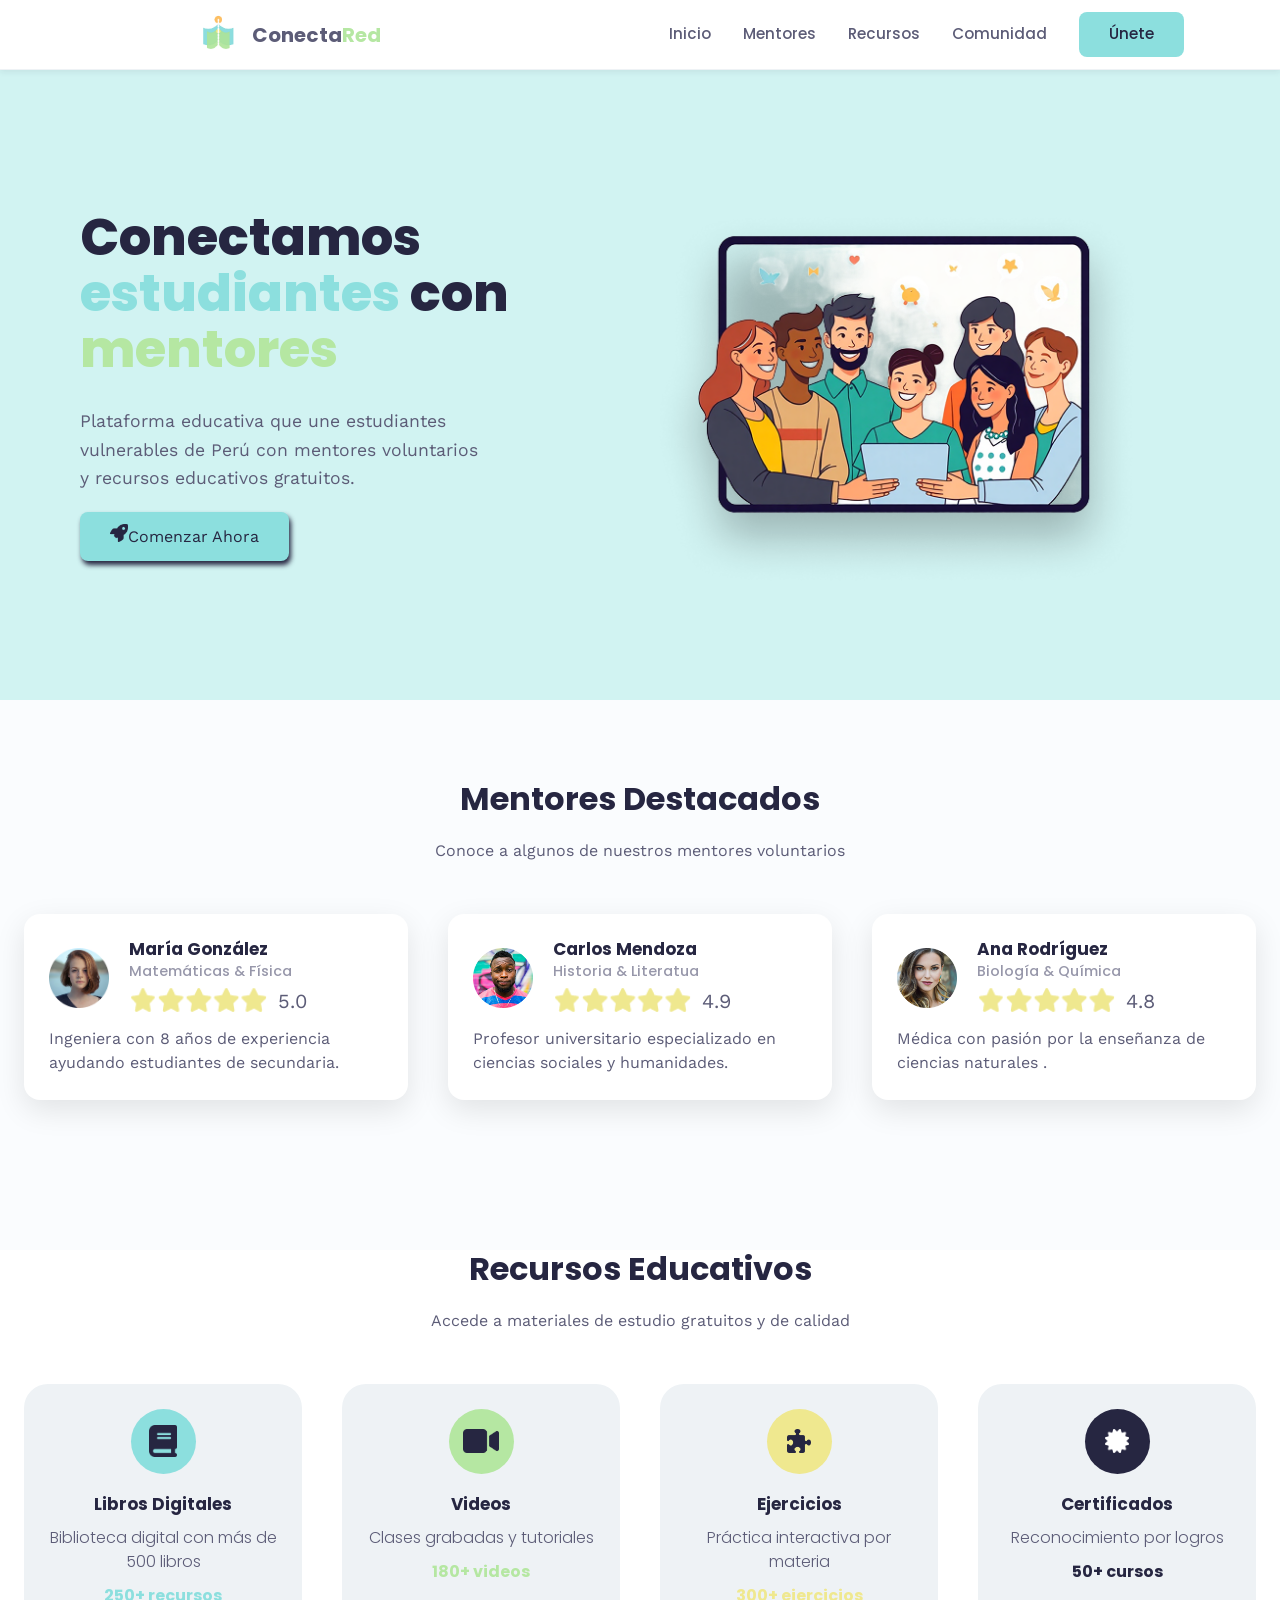
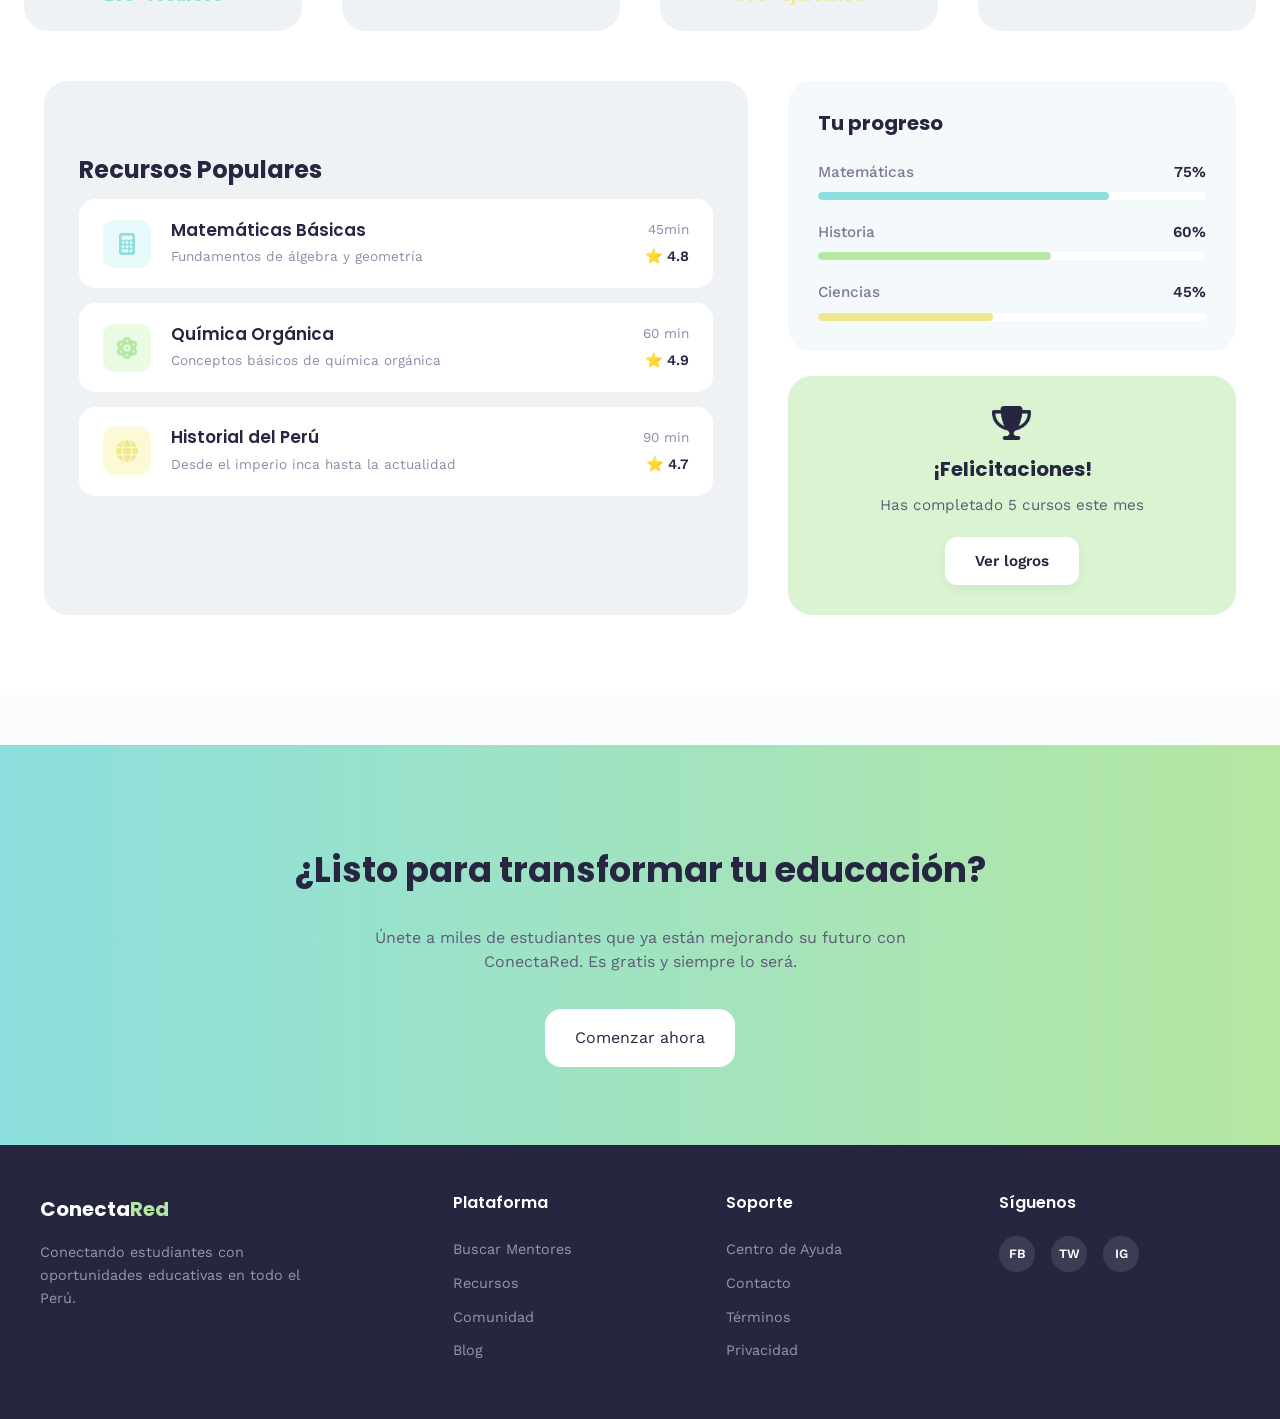
==== commit 3e8f1c4e: "update responsive desing and fix routes" ====
--- a/index.html
+++ b/index.html
@@ -9,9 +9,20 @@
 </head>
 
 <body>
-    
-    <div id="header-landing-container"></div>
-
+    <header class="landing-header">
+        <div class="header-brand">
+            <img src="images/logo-conectared.png" alt="Logo ConectaRed" class="logo" />
+            <span class="logo-text">Conecta<span class="logo-highlight">Red</span></span>
+        </div>
+
+        <nav class="header-nav">
+            <a href="#seccion-hero" class="nav-link">Inicio</a>
+            <a href="#seccion-mentores" class="nav-link">Mentores</a>
+            <a href="#seccion-recursos-educativos" class="nav-link">Recursos</a>
+            <a href="#seccion-llamada-accion" class="nav-link">Comunidad</a>
+            <a href="pages/auth/register/register.html" class="nav-link unete-btn">Únete</a>
+        </nav>
+    </header>
     <main>
         <!-- Hero -->
         <section class="hero-section" id="seccion-hero">
@@ -91,7 +102,150 @@
 
         <!-- Recursos Educativos -->
         <section class="recursos-educativos-section" id="seccion-recursos-educativos">
-
+            <div class="recursos">
+                <h1 class="recursos-title">Recursos Educativos</h1>
+                <p class="recursos-description">Accede a materiales de estudio
+                    gratuitos y de calidad
+                </p>
+                <div class="recursos-content">
+                    <div class="card">
+                        <div class="card-info">
+                            <div class="icon-circle">
+                                <img src="images/libro.png" alt="libro recursos" class="card-icon">
+                            </div>
+                        <h3 class="card-title">Libros Digitales</h3>
+                        <h4 class="card-description">Biblioteca digital con más de 500 libros</h4>
+                        <h5 class="card-number">250+ recursos</h5>
+                        </div>
+                    </div>
+                    
+                    <div class="card">
+                        <div class="card-info">
+                            <div class="icon-circle" style="background-color: #b5e7a2">
+                                <img src="images/camara.png" alt="camara recursos" class="card-icon" style="height: 24px;">
+                            </div>
+                        <h3 class="card-title">Videos</h3>
+                        <h4 class="card-description">Clases grabadas y tutoriales</h4>
+                        <h5 class="card-number" style="color: #b5e7a2">180+ videos</h5>
+                        </div>
+                    </div>
+
+                    <div class="card">
+                        <div class="card-info">
+                            <div class="icon-circle" style="background-color: #efe88f">
+                                <img src="images/pieza.png" alt="pieza recursos" class="card-icon" style="height: 24px;">
+                            </div>
+                        <h3 class="card-title">Ejercicios</h3>
+                        <h4 class="card-description">Práctica interactiva por materia</h4>
+                        <h5 class="card-number" style="color: #efe88f">300+ ejercicios</h5>
+                        </div>
+                    </div>
+
+                    <div class="card">
+                        <div class="card-info">
+                            <div class="icon-circle" style="background-color: #262641">
+                                <img src="images/asterisco.png" alt="asterisco recursos" class="card-icon" style="height: 24px;">
+                            </div>
+                        <h3 class="card-title">Certificados</h3>
+                        <h4 class="card-description">Reconocimiento por logros</h4>
+                        <h5 class="card-number" style="color: #262641">50+ cursos</h5>
+                        </div>
+                    </div>
+                </div>
+                
+                <div class="dashboard-container">
+                    <div class="recursos-populares-box">
+                        <h3 class="recursos-populares-title">Recursos Populares</h3>
+                        
+                        <div class="card-popular">
+                            <div class="popular-icon-circle  bg-popular-mate">
+                                <img src="images/calculadora.png" alt="calculadora icono" class="popular-icon">
+                            </div>
+                            <div class="card-popular-info">
+                                <h4 class="popular-title">Matemáticas Básicas</h4>
+                                <p class="popular-description">Fundamentos de álgebra y geometría</p>
+                            </div>
+                            <div class="card-popular-stats">
+                                <span class="popular-time">45min</span>
+                                <span class="popular-rating">⭐ 4.8</span>
+                            </div>
+                        </div>
+
+                        <div class="card-popular">
+                            <div class="popular-icon-circle  bg-popular-quimica">
+                                <img src="images/atomo.png" alt="atomo icono" class="popular-icon">
+                            </div>
+                            <div class="card-popular-info">
+                                <h4 class="popular-title">Química Orgánica</h4>
+                                <p class="popular-description">Conceptos básicos de química orgánica</p>
+                            </div>
+                            <div class="card-popular-stats">
+                                <span class="popular-time">60 min</span>
+                                <span class="popular-rating">⭐ 4.9</span>
+                            </div>
+                        </div>
+
+                        <div class="card-popular">
+                            <div class="popular-icon-circle  bg-popular-historia">
+                                <img src="images/mundo.png" alt="calculadora icono" class="popular-icon">
+                            </div>
+                            <div class="card-popular-info">
+                                <h4 class="popular-title">Historial del Perú</h4>
+                                <p class="popular-description">Desde el imperio inca hasta la actualidad</p>
+                            </div>
+                            <div class="card-popular-stats">
+                                <span class="popular-time">90 min</span>
+                                <span class="popular-rating">⭐ 4.7</span>
+                            </div>
+                        </div>
+                    </div>
+
+                    <div class="stats-box">
+                        <div class="progreso-container">
+                            <h3 class="progreso-title">Tu progreso</h3>
+                            <div class="progreso-item">
+                                <div class="progreso-info">
+                                    <span class="materia-name">Matemáticas</span>
+                                    <span class="materia-porcentaje">75%</span>
+                                </div>
+                                <div class="barra-riel">
+                                    <div class="barra-relleno bg-progreso-mate" style="width: 75%;"></div>
+                                </div>
+                            </div>
+
+                            <div class="progreso-item">
+                                <div class="progreso-info">
+                                    <span class="materia-name">Historia</span>
+                                    <span class="materia-porcentaje">60%</span>
+                                </div>
+                                <div class="barra-riel">
+                                    <div class="barra-relleno bg-progreso-historia" style="width: 60%;"></div>
+                                </div>
+                            </div>
+
+                            <div class="progreso-item">
+                                <div class="progreso-info">
+                                    <span class="materia-name">Ciencias</span>
+                                    <span class="materia-porcentaje">45%</span>
+                                </div>
+                                <div class="barra-riel">
+                                    <div class="barra-relleno bg-progreso-ciencias" style="width: 45%;"></div>
+                                </div>
+                            </div>
+                        </div>
+
+                        <div class="felicitaciones-card">
+                            <div class="trofeo-icon">
+                                <img src="images/copa.png" alt="trofeo-icon" class="popular-icon" style="height: 35px; width: auto;">
+                            </div>
+                            <h4 class="felicitaciones-title">¡Felicitaciones!</h4>
+                            <p class="felicitaciones-text">Has completado 5 cursos este mes</p>
+                            <button class="ver-logros-btn">Ver logros</button>
+                        </div>
+                    </div>
+                </div>
+
+            </div>
         </section>
 
         <!-- Llamada Accion -->
--- a/css/style.css
+++ b/css/style.css
@@ -3,26 +3,25 @@
 html {
     scroll-behavior: smooth;
 }
+
 /* ==========================================================================
    Componente: Header Landing
    ========================================================================== */
-.landing-header{
-    display: flex;
-    justify-content: space-between; 
-    align-items: center;
-    background-color: #ffffff; 
-    padding-inline: var(
-        --space-md
-    ); 
-    height: 70px; 
-    box-shadow: var(--sombra);  
-    border-bottom: 1px solid var(--color-accent); 
-
+.landing-header {
+    display: flex;
+    justify-content: space-between;
+    align-items: center;
+    background-color: #ffffff;
+    padding: 0 24px;
+    height: 80px;
+    box-shadow: var(--sombra);
+    border-bottom: 1px solid var(--color-accent);
+
+    gap: 10px;
     /*para scroll menu*/
     position: fixed;
     top: 0;
     left: 0;
-    width: 100%;
     z-index: 1000;
     transition: transform 0.3 ease;
 }
@@ -39,20 +38,24 @@
     background-color: #8cdfde;
     display: flex;
     color: #262641;
-    padding: 10px 30px;
-    border-radius: 8px; 
-
-}
-.header-nav .nav-link.unete-btn:hover{
+    padding: 8px 24px;
+    border-radius: 8px;
+
+}
+
+.header-nav .nav-link.unete-btn:hover {
     background-color: #7ABFC0;
-    color:#262641;
+    color: #262641;
+}
+
+.header-nav .nav-link {
+    display: none;
 }
 
 .header-brand {
     display: flex;
     align-items: center;
     gap: 10px;
-    margin-left: 165px;
 }
 
 .header-brand .logo {
@@ -60,6 +63,7 @@
     width: auto;
     object-fit: contain;
 }
+
 /* BOTONES LANDING */
 
 .header-actions {
@@ -100,15 +104,20 @@
 
 .main-header {
     display: flex;
-    justify-content: space-between; /* Empuja la navegación a la izquierda y el usuario a la derecha */
-    align-items: center; /* Centra los elementos verticalmente */
-    background-color: #ffffff; /* Fondo blanco puro según el diseño */
-    padding-inline: var(
-        --space-md
-    ); /* Espaciado interno izquierdo y derecho (2rem) */
-    height: 70px; /* Altura fija estándar para barras de navegación */
-    box-shadow: var(--sombra); /* Aplica la sombra suave de tu base.css */
-    border-bottom: 1px solid var(--color-accent); /* Línea sutil de separación inferior */
+    justify-content: space-between;
+    /* Empuja la navegación a la izquierda y el usuario a la derecha */
+    align-items: center;
+    /* Centra los elementos verticalmente */
+    background-color: #ffffff;
+    /* Fondo blanco puro según el diseño */
+    padding-inline: var(--space-md);
+    /* Espaciado interno izquierdo y derecho (2rem) */
+    height: 70px;
+    /* Altura fija estándar para barras de navegación */
+    box-shadow: var(--sombra);
+    /* Aplica la sombra suave de tu base.css */
+    border-bottom: 1px solid var(--color-accent);
+    /* Línea sutil de separación inferior */
 }
 
 /* Contenedor de los enlaces */
@@ -117,32 +126,32 @@
     align-items: center;
     gap: var(--space-md);
 
-    margin-left: auto;
-    margin-right: var(
-        --space-xl
-    ); /* Genera una separación amplia y fija antes de llegar al avatar */
+    /* Genera una separación amplia y fija antes de llegar al avatar */
 }
 
 .header-nav .logo {
-    height: 45px; /* Define una altura fija adecuada para el header */
-    width: auto; /* Mantiene la proporción de la imagen */
+    height: 45px;
+    /* Define una altura fija adecuada para el header */
+    width: auto;
+    /* Mantiene la proporción de la imagen */
     object-fit: contain;
 }
 
 /* Enlaces individuales */
 .nav-link {
-    font-family: var(
-        --font-family-heading
-    ); /* Poppins para elementos de interfaz */
+    font-family: var(--font-family-heading);
+    /* Poppins para elementos de interfaz */
     font-size: 0.95rem;
     font-weight: 500;
     color: var(--color-text);
-    padding-block: var(--space-1); /* Zona interactiva vertical */
+    padding-block: var(--space-1);
+    /* Zona interactiva vertical */
 }
 
 /* Estado Hover (Pasar el mouse) */
 .nav-link:hover {
-    color: var(--rojo-oscuro); /* Cambio de color usando tus variables */
+    color: var(--rojo-oscuro);
+    /* Cambio de color usando tus variables */
 }
 
 /* Estado Activo (Página actual) */
@@ -160,8 +169,10 @@
 .user-avatar {
     width: 40px;
     height: 40px;
-    border-radius: 50%; /* Hace la imagen completamente circular */
-    object-fit: cover; /* Evita que la foto se deforme si no es cuadrada */
+    border-radius: 50%;
+    /* Hace la imagen completamente circular */
+    object-fit: cover;
+    /* Evita que la foto se deforme si no es cuadrada */
     border: 2px solid var(--color-accent);
     cursor: pointer;
 }
@@ -171,27 +182,35 @@
    ========================================================================== */
 
 .main-footer {
-    background-color: var(
-        --color-dark
-    ); /* El color oscuro #262641 de tu base.css */
-    color: #ffffff; /* Texto blanco para contraste */
-    padding-block: var(--space-6); /* Espaciado interno arriba y abajo (3rem) */
-    padding-inline: var(--space-md); /* Espaciado interno a los lados (2rem) */
+    background-color: var(--color-dark);
+    /* El color oscuro #262641 de tu base.css */
+    color: #ffffff;
+    /* Texto blanco para contraste */
+    padding-block: var(--space-6);
+    /* Espaciado interno arriba y abajo (3rem) */
+    padding-inline: var(--space-md);
+    /* Espaciado interno a los lados (2rem) */
 }
 
 /* Contenedor que distribuye las 4 columnas */
 .footer-container {
     display: flex;
-    flex-wrap: wrap; /* Permite que baje de línea en pantallas chicas */
-    justify-content: space-between; /* Separa las columnas equitativamente */
-    gap: var(--space-md); /* Espacio mínimo de separación entre bloques */
-    max-width: 1200px; /* Ancho máximo contenedor para pantallas grandes */
-    margin: 0 auto; /* Centra todo el bloque en la pantalla */
+    flex-wrap: wrap;
+    /* Permite que baje de línea en pantallas chicas */
+    justify-content: space-between;
+    /* Separa las columnas equitativamente */
+    gap: var(--space-md);
+    /* Espacio mínimo de separación entre bloques */
+    max-width: 1200px;
+    /* Ancho máximo contenedor para pantallas grandes */
+    margin: 0 auto;
+    /* Centra todo el bloque en la pantalla */
 }
 
 /* Columna de la marca (ocupa un poco más de espacio) */
 .footer-brand {
-    flex: 1 1 300px; /* Crece, se achica y base de 300px */
+    flex: 1 1 300px;
+    /* Crece, se achica y base de 300px */
 }
 
 .footer-logo {
@@ -202,23 +221,24 @@
 }
 
 .footer-logo img {
-    height: 32px; /* Ajuste del tamaño del logo */
+    height: 32px;
+    /* Ajuste del tamaño del logo */
 }
 
 .logo-text {
     font-family: var(--font-family-heading);
     font-weight: 700;
-    font-size: 1.25rem;
+    font-size: 1.12rem;
 }
 
 .logo-highlight {
-    color: var(--color-secondary); /* El verde claro de tu paleta */
+    color: var(--color-secondary);
+    /* El verde claro de tu paleta */
 }
 
 .footer-description {
-    color: var(
-        --color-text-subtle
-    ); /* Color grisáceo para textos secundarios */
+    color: var(--color-text-subtle);
+    /* Color grisáceo para textos secundarios */
     font-size: 0.9rem;
     max-width: 260px;
 }
@@ -226,22 +246,27 @@
 /* Columnas de listas de enlaces y redes */
 .footer-links-group,
 .footer-socials {
-    flex: 1 1 160px; /* Base de 160px para alineación consistente */
+    flex: 1 1 160px;
+    /* Base de 160px para alineación consistente */
 }
 
 .footer-title {
-    color: #ffffff; /* Forzar títulos en blanco */
+    color: #ffffff;
+    /* Forzar títulos en blanco */
     font-size: 1rem;
     font-weight: 600;
-    margin-bottom: var(--space-3); /* Separación con la lista */
+    margin-bottom: var(--space-3);
+    /* Separación con la lista */
 }
 
 .footer-list {
-    list-style: none; /* Quita los puntitos negros de la lista */
+    list-style: none;
+    /* Quita los puntitos negros de la lista */
 }
 
 .footer-list li {
-    margin-bottom: var(--space-1); /* Separación vertical entre enlaces */
+    margin-bottom: var(--space-1);
+    /* Separación vertical entre enlaces */
 }
 
 .footer-list a {
@@ -250,7 +275,8 @@
 }
 
 .footer-list a:hover {
-    color: var(--color-primary); /* Iluminación celeste al pasar el mouse */
+    color: var(--color-primary);
+    /* Iluminación celeste al pasar el mouse */
 }
 
 /* Contenedor de iconos de redes */
@@ -265,12 +291,11 @@
     justify-content: center;
     width: 36px;
     height: 36px;
-    background-color: rgba(
-        255,
-        255,
-        255,
-        0.1
-    ); /* Fondo blanco sutil transparente */
+    background-color: rgba(255,
+            255,
+            255,
+            0.1);
+    /* Fondo blanco sutil transparente */
     border-radius: 50%;
     font-size: 0.8rem;
     font-weight: 600;
@@ -289,28 +314,29 @@
 .hero-section {
     width: 100%;
     min-height: 550px;
-    height: 700px;
     background-color: #d1f3f2;
     display: flex;
     justify-content: center;
     align-items: center;
+    padding: 0 24px;
+    margin-top: 80px;
 }
 
 
 .hero {
     text-align: left;
     display: flex;
+    flex-direction: column;
     align-items: center;
     justify-content: space-between;
     max-width: 1200px;
-    padding: 0px 40px;
+    padding: 24px;
     gap: 80px;
-    margin-top: 70px;
 }
 
 .hero-title {
     color: #262641;
-    font-size: 3.2rem;
+    font-size: 2.5rem;
     font-weight: 800;
     line-height: 1.1;
     max-width: 500px;
@@ -336,14 +362,15 @@
 .hero-content {
     flex: 1;
     text-align: left;
-}
-
-.hero-img{
+    width: 100%;
+}
+
+.hero-img {
     width: 100%;
     max-width: 600px;
     height: auto;
     margin-top: 20px;
-    display: flex;
+    display: none;
     margin-inline: auto;
 }
 
@@ -352,16 +379,16 @@
     display: inline-flex;
     color: #262641;
     padding: 12px 30px;
-    border-radius: 8px; 
+    border-radius: 8px;
     margin-top: 20px;
     box-shadow: 2px 4px 5px;
     cursor: pointer;
     border: none;
 }
 
-.comenzar-btn:hover{
+.comenzar-btn:hover {
     background-color: #7ABFC0;
-    color:#262641;
+    color: #262641;
 }
 
 .comenzar-btn .btn-icon {
@@ -374,32 +401,30 @@
 /* ==========================================================================
    Mentores
    ========================================================================== */
-.mentores-section{
+.mentores-section {
     width: 100%;
-    min-height: 400px;  
-    height: 450px;
-}
-
-.mentores-title{
+    padding: 0 24px
+}
+
+.mentores-title {
     text-align: center;
-    margin-top: 80px;
+    margin-top: 40px;
     font-size: 2rem;
     color: #262641;
 }
 
-.mentores-description{
+.mentores-description {
     text-align: center;
     margin-top: 20px;
-    margin-bottom: 50px;
+    margin-bottom: 30px;
     color: #5c5c77;
 }
 
-.perfiles-content{
+.perfiles-content {
     display: flex;
     justify-content: center;
+    flex-direction: column;
     align-items: stretch;
-    margin-top: 40px;
-    display: flex;
     gap: 40px;
 }
 
@@ -407,9 +432,7 @@
     background-color: #ffffff;
     border-radius: 16px;
     box-shadow: 0 10px 30px rgba(0, 0, 0, 0.1);
-    padding: 25px;
-    gap: 50px;
-    width: 400px;
+    padding: 20px;
 }
 
 .perfil-info {
@@ -427,7 +450,8 @@
 .perfil-header {
     display: flex;
     align-items: center;
-    gap: 20px;
+    justify-content: space-between;
+    gap: 10px;
 }
 
 .perfil-subtitle {
@@ -451,17 +475,19 @@
 
 .rating-content {
     display: flex;
-    gap: 10px;
-    justify-content: left;
+    justify-content: space-between;
 }
 
 .txt-rating {
     color: #5c5c77;
     font-size: 20px;
-}
-
-.txt-rating .rating-icon {
-    height: 12px;
+    display: flex;
+    align-items: center;
+}
+
+.txt-rating,
+.rating-icon {
+    height: 26px;
     width: auto;
     object-fit: contain;
 }
@@ -471,9 +497,328 @@
 /* ==========================================================================
    Recursos Educativos
    ========================================================================== */
-
-
-
+.recursos-educativos-section {
+    background-color: #ffffff;
+    width: 100%;
+    padding: 0 24px;
+    margin-bottom: 50px;
+}
+
+.recursos-title {
+    text-align: center;
+    margin-top: 40px;
+    font-size: 2rem;
+    color: #262641;
+}
+
+.recursos-description {
+    text-align: center;
+    margin-top: 20px;
+    margin-bottom: 30px;
+    color: #5c5c77;
+}
+
+.recursos-content {
+    display: flex;
+    flex-direction: column;
+    justify-content: center;
+    align-items: stretch;
+    gap: 40px
+}
+
+.card {
+    background-color: #eef2f5;
+    border-radius: 24px;
+    align-items: center;
+    /*box-shadow: 0 10px 30px rgba(0, 0, 0, 0.1);*/
+    padding: 25px;
+    gap: 50px;
+    /* width: 320px; */
+    text-align: center;
+}
+
+.card-info {
+    display: center;
+    flex-direction: column;
+    gap: 4px;
+}
+
+.card-title {
+    color: #262641;
+    font-size: 17px;
+    margin-top: 10px;
+}
+
+.card-description {
+    color: #5c5c77;
+    line-height: 1.5;
+    margin-top: 12px;
+    margin-bottom: 0;
+    font-weight: 300;
+}
+
+.card-number {
+    color: #8CDFDE;
+    font-size: 16px;
+    margin-top: 12px;
+
+}
+
+.icon-circle {
+    background-color: #8cdfde;
+    width: 65px;
+    height: 65px;
+    border-radius: 50%;
+
+    display: flex;
+    justify-content: center;
+    align-items: center;
+
+    margin-inline: auto;
+    margin-bottom: 20px;
+}
+
+.card-icon {
+    height: 32px;
+    object-fit: contain;
+}
+
+.dashboard-container {
+    display: flex;
+    flex-direction: column;
+    background-color: #ffffff;
+    gap: 40px;
+    max-width: 1300px;
+    margin: 50px auto 0 auto;
+}
+
+.recursos-populares-box {
+    display: flex;
+    background-color: #eef2f5;
+    border-radius: 24px;
+    padding: 20px;
+    width: 100%;
+    flex-direction: column;
+}
+
+.recursos-populares-title {
+    color: #262641;
+    font-size: 24px;
+    margin-top: 20px;
+    text-align: center;
+}
+
+.card-popular {
+    background-color: #ffffff;
+    border-radius: 16px;
+    padding: 20px 24px;
+    margin-top: 15px;
+
+
+    display: flex;
+    flex-direction: column;
+    align-items: center;
+    gap: 20px;
+    text-align: left;
+}
+
+
+.popular-icon-circle {
+    width: 48px;
+    height: 48px;
+    border-radius: 12px;
+    background-color: #eaf9f9;
+    display: flex;
+    justify-content: center;
+    align-items: center;
+    flex-shrink: 0;
+    background-color: rgba(140, 223, 222, 0.2);
+}
+
+.popular-icon {
+    height: 22px;
+    width: auto;
+    object-fit: contain;
+}
+
+.card-popular-info {
+    flex-grow: 1;
+    display: flex;
+    flex-direction: column;
+    gap: 6px;
+}
+
+.popular-title {
+    color: #262641;
+    font-size: 1.05rem;
+    font-weight: 600;
+    margin: 0;
+    text-align: center;
+}
+
+.popular-description {
+    color: #8c8caa;
+    font-size: 0.85rem;
+    margin: 0;
+    text-align: center;
+}
+
+.card-popular-stats {
+    display: flex;
+    flex-direction: column;
+    align-items: flex-end;
+    gap: 4px;
+    flex-shrink: 0;
+}
+
+.popular-time {
+    color: #8c8caa;
+    font-size: 0.85rem;
+}
+
+.popular-rating {
+    color: #262641;
+    font-size: 0.9rem;
+    font-weight: 600;
+}
+
+.bg-popular-mate {
+    background-color: rgba(140, 223, 222, 0.2);
+}
+
+.bg-popular-quimica {
+    background-color: rgba(151, 236, 117, 0.2);
+}
+
+.bg-popular-historia {
+    background-color: rgba(243, 231, 75, 0.237);
+}
+
+.stats-box {
+    display: flex;
+    flex-direction: column;
+    gap: 25px;
+    width: auto;
+}
+
+.progreso-container {
+    background-color: #f4fafb;
+    border-radius: 24px;
+    padding: 20px;
+}
+
+.progreso-title {
+    color: #262641;
+    font-size: 1.25rem;
+    font-weight: 700;
+    margin-top: 0;
+    margin-bottom: 25px;
+    text-align: left;
+}
+
+.progreso-item {
+    margin-bottom: 20px;
+}
+
+.progreso-item:last-child {
+    margin-bottom: 0;
+}
+
+.progreso-info {
+    display: flex;
+    justify-content: space-between;
+    margin-bottom: 8px;
+}
+
+.materia-name {
+    color: #7b7b93;
+    font-size: 0.95rem;
+    font-weight: 500;
+}
+
+.materia-porcentaje {
+    color: #262641;
+    font-size: 0.95rem;
+    font-weight: 600;
+}
+
+
+.barra-riel {
+    width: 100%;
+    height: 8px;
+    background-color: #ffffff;
+    border-radius: 10px;
+    overflow: hidden;
+}
+
+
+.barra-relleno {
+    height: 100%;
+    border-radius: 10px;
+}
+
+
+.bg-progreso-mate {
+    background-color: #8cdfde;
+}
+
+.bg-progreso-historia {
+    background-color: #b5e7a2;
+}
+
+.bg-progreso-ciencias {
+    background-color: #efe88f;/
+}
+
+
+
+.felicitaciones-card {
+    background-color: #b5e7a280;
+    border-radius: 24px;
+    padding: 30px;
+    text-align: center;
+    display: flex;
+    flex-direction: column;
+    align-items: center;
+    gap: 12px;
+}
+
+.trofeo-icon {
+    width: 40px;
+    color: #262641;
+    margin-bottom: 4px;
+}
+
+.felicitaciones-title {
+    color: #262641;
+    font-size: 1.25rem;
+    font-weight: 700;
+    margin: 0;
+}
+
+.felicitaciones-text {
+    color: #5c5c77;
+    font-size: 0.95rem;
+    margin: 0;
+    margin-bottom: 8px;
+}
+
+.ver-logros-btn {
+    background-color: #ffffff;
+    color: #262641;
+    border: none;
+    border-radius: 12px;
+    padding: 12px 30px;
+    font-size: 0.95rem;
+    font-weight: 600;
+    cursor: pointer;
+    box-shadow: 0 4px 12px rgba(0, 0, 0, 0.05);
+    transition: transform 0.2s ease;
+}
+
+.ver-logros-btn:hover {
+    transform: scale(1.03);
+}
 
 /* ==========================================================================
    Llamada a la acción
@@ -505,7 +850,6 @@
     font-size: 1rem;
     line-height: 1.5;
     margin-bottom: 35px;
-    width: 600px;
     margin-inline: auto;
 }
 
@@ -514,13 +858,316 @@
     display: inline-flex;
     color: #262641;
     padding: 16px 30px;
-    border-radius: 16px; 
+    border-radius: 16px;
     border: none;
     cursor: pointer;
-    margin-bottom: 10px;
-}
-
-.comenzar-mentores-btn:hover{
+    margin-bottom: 50px;
+}
+
+.comenzar-mentores-btn:hover {
     background-color: #7d8181;
-    color:#262641;
-}
+    color: #262641;
+}
+
+
+/* Responsive Table */
+@media (min-width: 768px) {
+    .landing-header {
+        display: flex;
+        justify-content: space-between;
+        align-items: center;
+        background-color: #ffffff;
+        padding-inline: var(--space-md);
+        height: 70px;
+        box-shadow: var(--sombra);
+        border-bottom: 1px solid var(--color-accent);
+        position: fixed;
+        top: 0;
+        left: 0;
+        width: 100%;
+        z-index: 1000;
+        transition: transform 0.3 ease;
+    }
+
+    .header-brand {
+        display: flex;
+        align-items: center;
+        gap: 10px;
+        margin-left: 165px;
+    }
+
+    .header-nav {
+        display: flex;
+        align-items: center;
+        gap: var(--space-md);
+        margin-left: auto;
+        margin-right: var(--space-xl);
+    }
+
+    .header-nav .nav-link {
+        display: block;
+    }
+
+    .header-nav .nav-link.unete-btn {
+        background-color: #8cdfde;
+        display: flex;
+        color: #262641;
+        padding: 10px 30px;
+        border-radius: 8px;
+
+    }
+
+    .logo-text {
+        font-family: var(--font-family-heading);
+        font-weight: 700;
+        font-size: 1.25rem;
+    }
+
+    /* ==========================================================================
+   Hero Landing
+   ========================================================================== */
+    .hero-section {
+        width: 100%;
+        min-height: 550px;
+        height: 700px;
+        background-color: #d1f3f2;
+        display: flex;
+        justify-content: center;
+        align-items: center;
+        margin: auto;
+    }
+
+    .hero {
+        text-align: left;
+        display: flex;
+        flex-direction: row;
+        align-items: center;
+        justify-content: space-between;
+        max-width: 1200px;
+        padding: 0px 40px;
+        gap: 80px;
+        margin-top: 70px;
+    }
+
+    .hero-title {
+        font-size: 3.2rem;
+    }
+
+
+    .hero-content {
+        flex: 1;
+        text-align: left;
+    }
+
+    .hero-img {
+        width: 100%;
+        max-width: 600px;
+        height: auto;
+        margin-top: 20px;
+        display: flex;
+        margin-inline: auto;
+    }
+
+    .perfiles-content {
+        display: flex;
+        flex-direction: row;
+        justify-content: center;
+        align-items: stretch;
+        margin-top: 40px;
+        gap: 40px;
+    }
+
+    /* ==========================================================================
+   Mentores
+   ========================================================================== */
+    .mentores-section {
+        width: 100%;
+        min-height: 400px;
+        height: 450px;
+    }
+
+    .mentores-title {
+        text-align: center;
+        margin-top: 80px;
+        font-size: 2rem;
+        color: #262641;
+    }
+
+    .mentores-description {
+        text-align: center;
+        margin-top: 20px;
+        margin-bottom: 50px;
+        color: #5c5c77;
+    }
+
+    .perfil {
+        background-color: #ffffff;
+        border-radius: 16px;
+        box-shadow: 0 10px 30px rgba(0, 0, 0, 0.1);
+        padding: 25px;
+        gap: 50px;
+        width: 400px;
+    }
+
+    .perfil-header {
+        display: flex;
+        align-items: center;
+        justify-content: normal;
+        gap: 20px;
+    }
+
+    .rating-content {
+        display: flex;
+        gap: 10px;
+        justify-content: left;
+        height: auto;
+    }
+
+    .txt-rating,
+    .rating-icon {
+        height: 32px;
+        width: auto;
+        object-fit: contain;
+    }
+
+    /* ==========================================================================
+   Recursos Educativos
+   ========================================================================== */
+    .recursos-educativos-section {
+        background-color: #ffffff;
+        width: 100%;
+        padding-bottom: 80px;
+        /* margin-bottom: 50px; */
+    }
+
+    .recursos-title {
+        text-align: center;
+        margin-top: 20px;
+        font-size: 2rem;
+        color: #262641;
+    }
+
+    .recursos-description {
+        text-align: center;
+        margin-top: 20px;
+        margin-bottom: 50px;
+        color: #5c5c77;
+    }
+
+
+
+    .recursos-content {
+        display: flex;
+        flex-direction: row;
+        justify-content: center;
+        align-items: stretch;
+        margin-top: 40px;
+        gap: 40px
+    }
+
+    .card {
+        background-color: #eef2f5;
+        border-radius: 24px;
+        align-items: center;
+        /*box-shadow: 0 10px 30px rgba(0, 0, 0, 0.1);*/
+        padding: 25px;
+        gap: 50px;
+        width: 320px;
+        text-align: center;
+    }
+
+    .dashboard-container {
+        display: flex;
+        flex-direction: row;
+        background-color: #ffffff;
+        gap: 40px;
+        max-width: 1300px;
+        margin: 50px auto 0 auto;
+        padding-inline: 20px;
+    }
+
+
+    .recursos-populares-box {
+        display: flex;
+        background-color: #eef2f5;
+        border-radius: 24px;
+        padding: 35px;
+        width: 750px;
+        flex-direction: column;
+    }
+
+    .recursos-populares-title {
+        color: #262641;
+        font-size: 24px;
+        margin-top: 40px;
+        text-align: left;
+    }
+
+    .card-popular {
+        background-color: #ffffff;
+        border-radius: 16px;
+        padding: 20px 24px;
+        margin-top: 15px;
+
+
+        display: flex;
+        flex-direction: row;
+        align-items: center;
+        gap: 20px;
+        text-align: left;
+    }
+
+    .popular-title {
+        color: #262641;
+        font-size: 1.05rem;
+        font-weight: 600;
+        margin: 0;
+        text-align: left;
+    }
+
+    .popular-description {
+        color: #8c8caa;
+        font-size: 0.85rem;
+        margin: 0;
+        text-align: left;
+    }
+
+    .stats-box {
+        display: flex;
+        flex-direction: column;
+        gap: 25px;
+        width: 480px;
+    }
+
+    .progreso-container {
+        background-color: #f4fafb;
+        border-radius: 24px;
+        padding: 30px;
+    }
+
+    .llamada-accion-description {
+        color: #5c5c77;
+        font-size: 1rem;
+        line-height: 1.5;
+        margin-bottom: 35px;
+        width: 600px;
+        margin-inline: auto;
+    }
+
+    .comenzar-mentores-btn {
+        background-color: #ffffff;
+        display: inline-flex;
+        color: #262641;
+        padding: 16px 30px;
+        border-radius: 16px;
+        border: none;
+        cursor: pointer;
+        margin-bottom: 10px;
+    }
+}
+
+/* End Responsive Table */
+
+
+/* Responsive Desktop */
+@media (min-width: 1024px) {}
